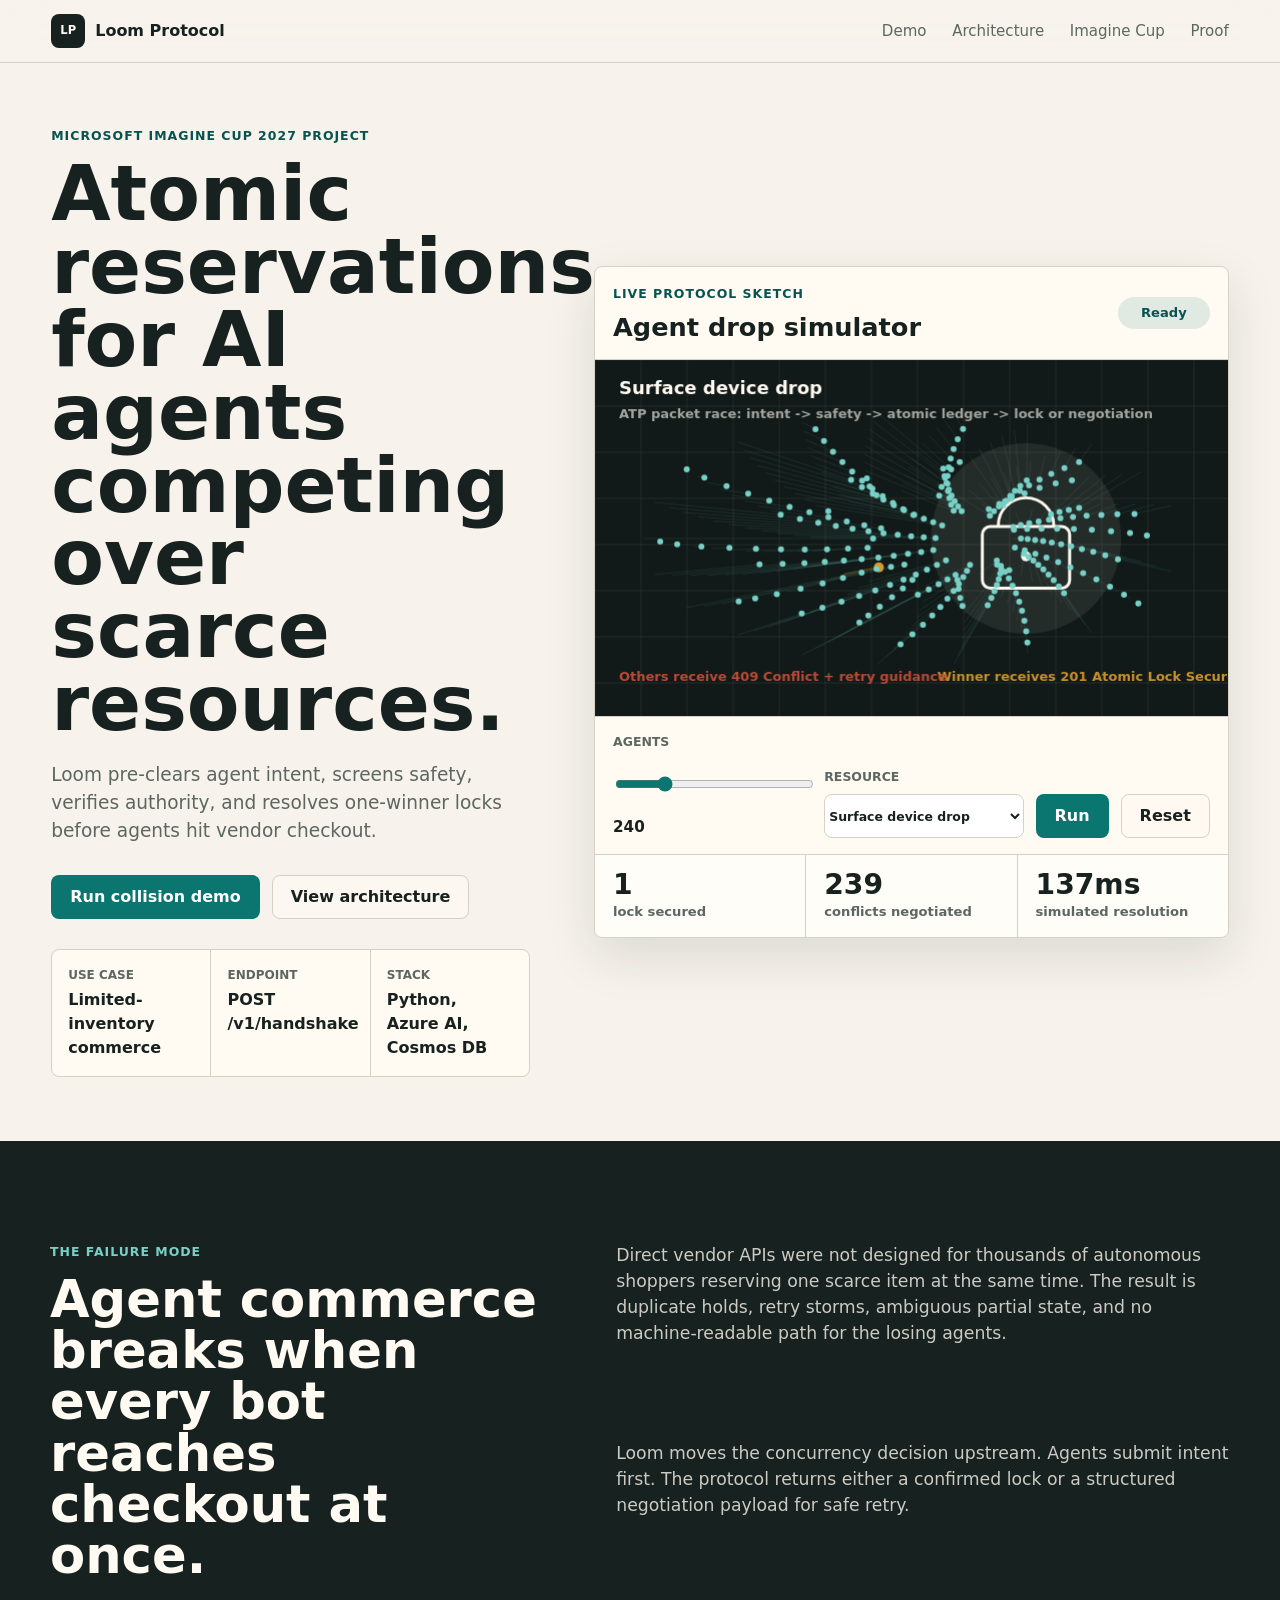
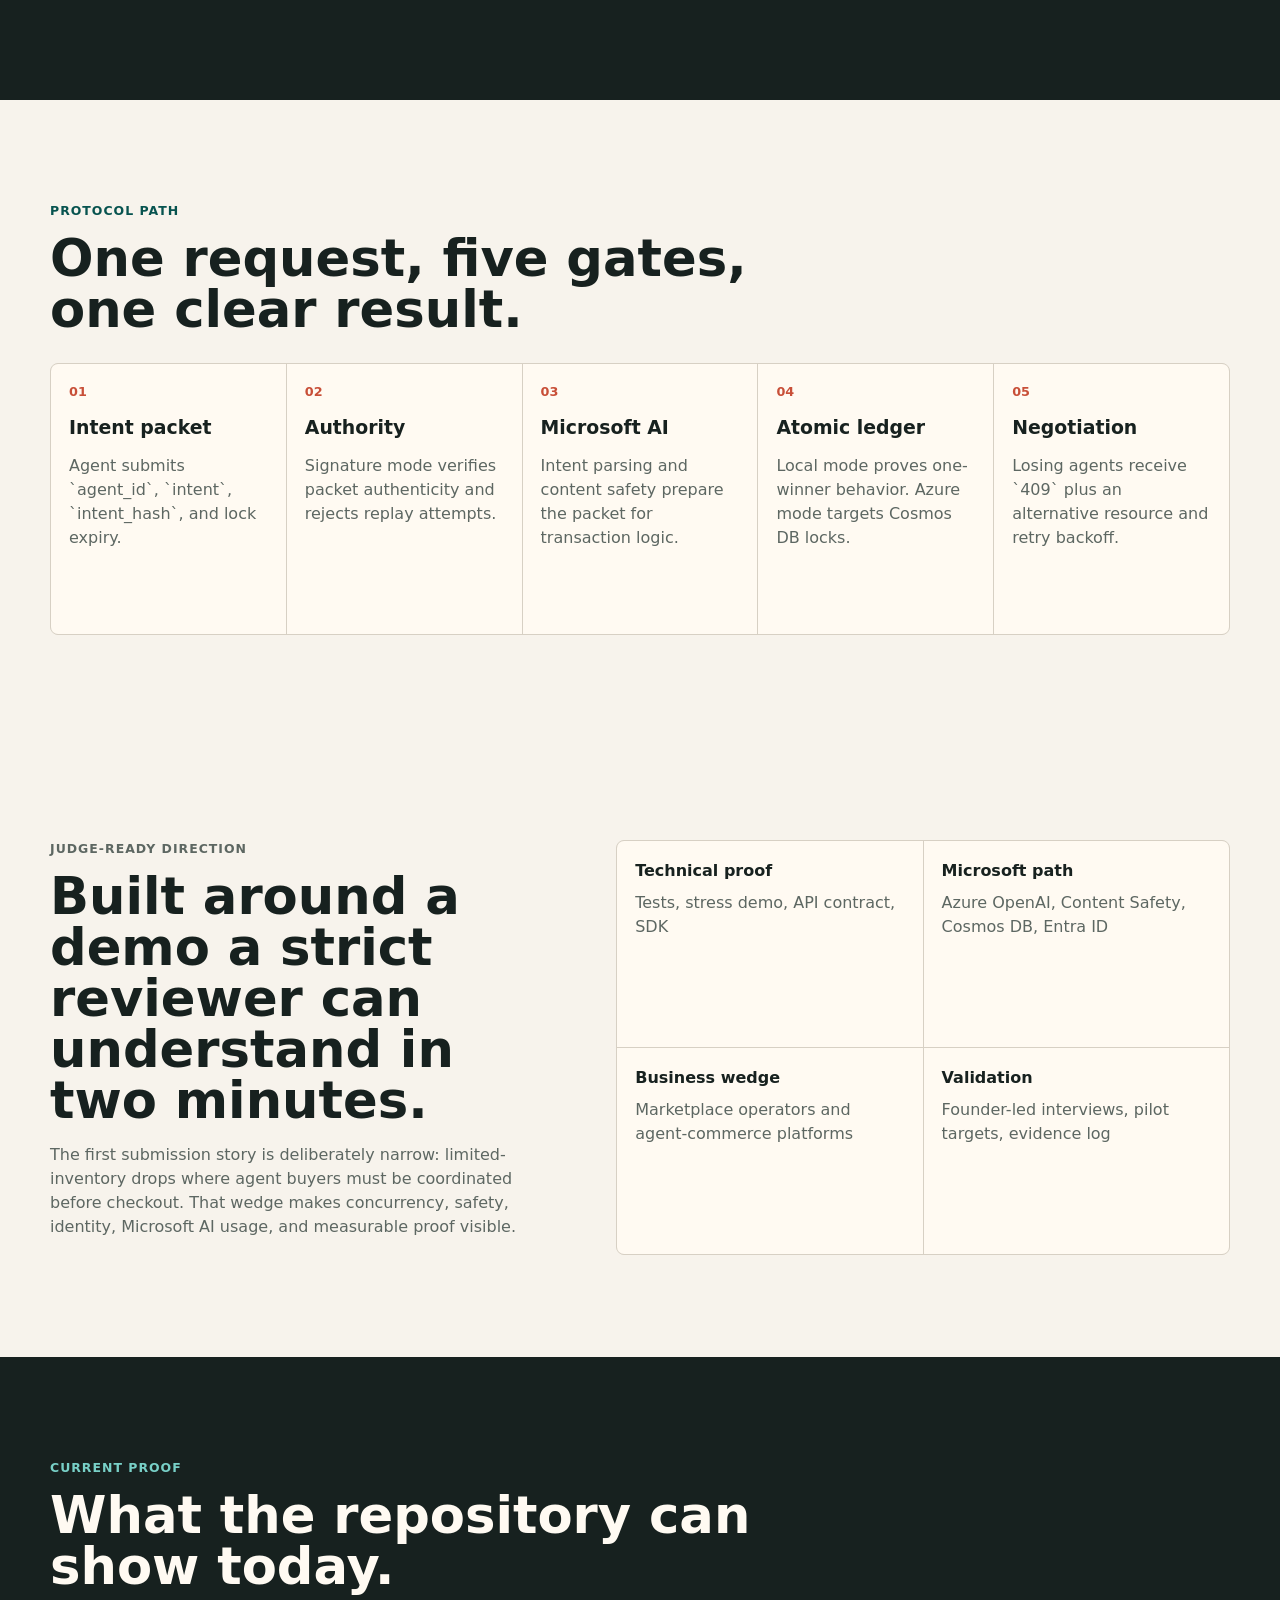
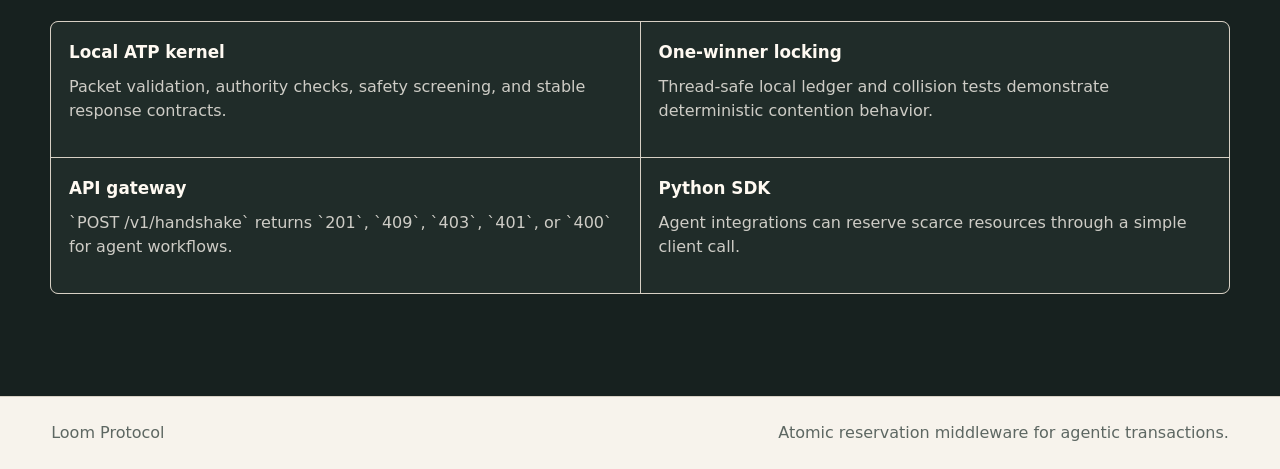
==== website/index.html @ 48043dac "Add-website-baseline" ====
<!doctype html>
<html lang="en">
  <head>
    <meta charset="utf-8">
    <meta name="viewport" content="width=device-width, initial-scale=1">
    <title>Loom Protocol | Atomic reservations for AI agents</title>
    <meta
      name="description"
      content="Loom Protocol is an atomic reservation layer for AI agents competing for scarce inventory, bookings, and transactional resources."
    >
    <link rel="stylesheet" href="styles.css">
  </head>
  <body>
    <header class="topbar">
      <a class="brand" href="#top" aria-label="Loom Protocol home">
        <span class="brand-mark" aria-hidden="true">LP</span>
        <span>Loom Protocol</span>
      </a>
      <nav aria-label="Main navigation">
        <a href="#demo">Demo</a>
        <a href="#architecture">Architecture</a>
        <a href="#competition">Imagine Cup</a>
        <a href="#proof">Proof</a>
      </nav>
    </header>

    <main id="top">
      <section class="hero" aria-labelledby="hero-title">
        <div class="hero-copy">
          <p class="eyebrow">Microsoft Imagine Cup 2027 project</p>
          <h1 id="hero-title">Atomic reservations for AI agents competing over scarce resources.</h1>
          <p class="lede">
            Loom pre-clears agent intent, screens safety, verifies authority, and resolves
            one-winner locks before agents hit vendor checkout.
          </p>
          <div class="hero-actions" aria-label="Primary actions">
            <a class="button primary" href="#demo">Run collision demo</a>
            <a class="button secondary" href="#architecture">View architecture</a>
          </div>
          <dl class="signal-strip" aria-label="Current product signals">
            <div>
              <dt>Use case</dt>
              <dd>Limited-inventory commerce</dd>
            </div>
            <div>
              <dt>Endpoint</dt>
              <dd>POST /v1/handshake</dd>
            </div>
            <div>
              <dt>Stack</dt>
              <dd>Python, Azure AI, Cosmos DB</dd>
            </div>
          </dl>
        </div>

        <section class="sim-panel" id="demo" aria-labelledby="demo-title">
          <div class="panel-head">
            <div>
              <p class="eyebrow">Live protocol sketch</p>
              <h2 id="demo-title">Agent drop simulator</h2>
            </div>
            <span class="status-pill" id="runStatus">Ready</span>
          </div>

          <canvas id="agentCanvas" width="920" height="520" aria-label="Animated view of agents racing for one locked resource"></canvas>

          <form class="controls" aria-label="Simulation controls">
            <label>
              Agents
              <input id="agentCount" type="range" min="20" max="1000" step="20" value="240">
              <output id="agentOutput" for="agentCount">240</output>
            </label>
            <label>
              Resource
              <select id="resourceId">
                <option value="DROP-SURFACE-001">Surface device drop</option>
                <option value="DROP-TICKET-042">Concert ticket block</option>
                <option value="DROP-GPU-009">GPU inventory release</option>
              </select>
            </label>
            <button class="button primary" id="runSimulation" type="button">Run</button>
            <button class="button secondary" id="resetSimulation" type="button">Reset</button>
          </form>

          <div class="metrics" aria-label="Simulation metrics">
            <div>
              <span class="metric-value" id="locksSecured">1</span>
              <span class="metric-label">lock secured</span>
            </div>
            <div>
              <span class="metric-value" id="conflicts">239</span>
              <span class="metric-label">conflicts negotiated</span>
            </div>
            <div>
              <span class="metric-value" id="latency">86ms</span>
              <span class="metric-label">simulated resolution</span>
            </div>
          </div>
        </section>
      </section>

      <section class="problem-band" aria-labelledby="problem-title">
        <div class="section-inner two-column">
          <div>
            <p class="eyebrow">The failure mode</p>
            <h2 id="problem-title">Agent commerce breaks when every bot reaches checkout at once.</h2>
          </div>
          <div class="copy-stack">
            <p>
              Direct vendor APIs were not designed for thousands of autonomous shoppers
              reserving one scarce item at the same time. The result is duplicate holds,
              retry storms, ambiguous partial state, and no machine-readable path for
              the losing agents.
            </p>
            <p>
              Loom moves the concurrency decision upstream. Agents submit intent first.
              The protocol returns either a confirmed lock or a structured negotiation
              payload for safe retry.
            </p>
          </div>
        </div>
      </section>

      <section class="section-inner" id="architecture" aria-labelledby="architecture-title">
        <div class="section-heading">
          <p class="eyebrow">Protocol path</p>
          <h2 id="architecture-title">One request, five gates, one clear result.</h2>
        </div>
        <ol class="flow-list">
          <li>
            <span>01</span>
            <strong>Intent packet</strong>
            <p>Agent submits `agent_id`, `intent`, `intent_hash`, and lock expiry.</p>
          </li>
          <li>
            <span>02</span>
            <strong>Authority</strong>
            <p>Signature mode verifies packet authenticity and rejects replay attempts.</p>
          </li>
          <li>
            <span>03</span>
            <strong>Microsoft AI</strong>
            <p>Intent parsing and content safety prepare the packet for transaction logic.</p>
          </li>
          <li>
            <span>04</span>
            <strong>Atomic ledger</strong>
            <p>Local mode proves one-winner behavior. Azure mode targets Cosmos DB locks.</p>
          </li>
          <li>
            <span>05</span>
            <strong>Negotiation</strong>
            <p>Losing agents receive `409` plus an alternative resource and retry backoff.</p>
          </li>
        </ol>
      </section>

      <section class="section-inner split-proof" id="competition" aria-labelledby="competition-title">
        <div>
          <p class="eyebrow">Judge-ready direction</p>
          <h2 id="competition-title">Built around a demo a strict reviewer can understand in two minutes.</h2>
          <p>
            The first submission story is deliberately narrow: limited-inventory drops
            where agent buyers must be coordinated before checkout. That wedge makes
            concurrency, safety, identity, Microsoft AI usage, and measurable proof visible.
          </p>
        </div>
        <div class="score-grid" aria-label="Competition focus areas">
          <div>
            <strong>Technical proof</strong>
            <span>Tests, stress demo, API contract, SDK</span>
          </div>
          <div>
            <strong>Microsoft path</strong>
            <span>Azure OpenAI, Content Safety, Cosmos DB, Entra ID</span>
          </div>
          <div>
            <strong>Business wedge</strong>
            <span>Marketplace operators and agent-commerce platforms</span>
          </div>
          <div>
            <strong>Validation</strong>
            <span>Founder-led interviews, pilot targets, evidence log</span>
          </div>
        </div>
      </section>

      <section class="proof-band" id="proof" aria-labelledby="proof-title">
        <div class="section-inner">
          <div class="section-heading">
            <p class="eyebrow">Current proof</p>
            <h2 id="proof-title">What the repository can show today.</h2>
          </div>
          <div class="proof-grid">
            <article>
              <h3>Local ATP kernel</h3>
              <p>Packet validation, authority checks, safety screening, and stable response contracts.</p>
            </article>
            <article>
              <h3>One-winner locking</h3>
              <p>Thread-safe local ledger and collision tests demonstrate deterministic contention behavior.</p>
            </article>
            <article>
              <h3>API gateway</h3>
              <p>`POST /v1/handshake` returns `201`, `409`, `403`, `401`, or `400` for agent workflows.</p>
            </article>
            <article>
              <h3>Python SDK</h3>
              <p>Agent integrations can reserve scarce resources through a simple client call.</p>
            </article>
          </div>
        </div>
      </section>
    </main>

    <footer class="footer">
      <span>Loom Protocol</span>
      <span>Atomic reservation middleware for agentic transactions.</span>
    </footer>

    <script src="app.js"></script>
  </body>
</html>
---- website/styles.css ----
:root {
  --paper: #f7f3ec;
  --ink: #17211f;
  --muted: #5d6762;
  --line: #d7d0c4;
  --surface: #fffaf2;
  --teal: #0b766f;
  --teal-dark: #07534f;
  --amber: #d89a2b;
  --coral: #c84f38;
  --plum: #51466f;
  --shadow: 0 18px 50px rgba(23, 33, 31, 0.12);
}

* {
  box-sizing: border-box;
}

html {
  scroll-behavior: smooth;
}

body {
  margin: 0;
  background: var(--paper);
  color: var(--ink);
  font-family: Inter, ui-sans-serif, system-ui, -apple-system, BlinkMacSystemFont, "Segoe UI", sans-serif;
  line-height: 1.5;
}

a {
  color: inherit;
  text-decoration: none;
}

.topbar {
  position: sticky;
  top: 0;
  z-index: 20;
  display: flex;
  align-items: center;
  justify-content: space-between;
  gap: 24px;
  padding: 14px clamp(18px, 4vw, 56px);
  background: rgba(247, 243, 236, 0.92);
  border-bottom: 1px solid var(--line);
  backdrop-filter: blur(18px);
}

.brand {
  display: inline-flex;
  align-items: center;
  gap: 10px;
  font-weight: 800;
}

.brand-mark {
  display: grid;
  width: 34px;
  height: 34px;
  place-items: center;
  border-radius: 8px;
  background: var(--ink);
  color: var(--surface);
  font-size: 0.72rem;
  letter-spacing: 0;
}

nav {
  display: flex;
  gap: clamp(12px, 2vw, 28px);
  color: var(--muted);
  font-size: 0.94rem;
}

nav a:hover,
nav a:focus-visible {
  color: var(--ink);
}

.hero {
  display: grid;
  min-height: calc(100vh - 64px);
  grid-template-columns: minmax(0, 0.86fr) minmax(360px, 1.14fr);
  gap: clamp(28px, 5vw, 70px);
  align-items: center;
  padding: clamp(28px, 5vw, 70px) clamp(18px, 4vw, 56px);
}

.hero-copy {
  max-width: 680px;
}

.eyebrow {
  margin: 0 0 12px;
  color: var(--teal-dark);
  font-size: 0.78rem;
  font-weight: 800;
  letter-spacing: 0.08em;
  text-transform: uppercase;
}

h1,
h2,
h3,
p {
  margin-top: 0;
}

h1 {
  margin-bottom: 20px;
  font-size: clamp(2.6rem, 6vw, 6.4rem);
  line-height: 0.95;
  letter-spacing: 0;
}

h2 {
  margin-bottom: 16px;
  font-size: clamp(2rem, 4vw, 4.2rem);
  line-height: 1;
  letter-spacing: 0;
}

h3 {
  margin-bottom: 10px;
  font-size: 1.05rem;
}

.lede {
  max-width: 58ch;
  color: var(--muted);
  font-size: clamp(1.05rem, 1.45vw, 1.24rem);
}

.hero-actions {
  display: flex;
  flex-wrap: wrap;
  gap: 12px;
  margin: 30px 0;
}

.button {
  display: inline-flex;
  min-height: 44px;
  align-items: center;
  justify-content: center;
  border: 1px solid transparent;
  border-radius: 8px;
  font: inherit;
  font-weight: 800;
  cursor: pointer;
}

.button {
  padding: 0 18px;
}

.button.primary {
  background: var(--teal);
  color: #ffffff;
}

.button.primary:hover,
.button.primary:focus-visible {
  background: var(--teal-dark);
}

.button.secondary {
  border-color: var(--line);
  background: rgba(255, 250, 242, 0.7);
  color: var(--ink);
}

.signal-strip {
  display: grid;
  grid-template-columns: repeat(3, minmax(0, 1fr));
  gap: 1px;
  max-width: 680px;
  margin: 0;
  overflow: hidden;
  border: 1px solid var(--line);
  border-radius: 8px;
  background: var(--line);
}

.signal-strip div {
  padding: 16px;
  background: var(--surface);
}

dt {
  color: var(--muted);
  font-size: 0.75rem;
  font-weight: 800;
  text-transform: uppercase;
}

dd {
  margin: 4px 0 0;
  font-weight: 800;
}

.sim-panel {
  overflow: hidden;
  border: 1px solid var(--line);
  border-radius: 8px;
  background: var(--surface);
  box-shadow: var(--shadow);
}

.panel-head {
  display: flex;
  align-items: center;
  justify-content: space-between;
  gap: 18px;
  padding: 18px;
  border-bottom: 1px solid var(--line);
}

.panel-head h2 {
  margin: 0;
  font-size: clamp(1.35rem, 2vw, 2rem);
}

.status-pill {
  min-width: 92px;
  border-radius: 999px;
  background: rgba(11, 118, 111, 0.12);
  color: var(--teal-dark);
  padding: 6px 12px;
  text-align: center;
  font-size: 0.82rem;
  font-weight: 800;
}

canvas {
  display: block;
  width: 100%;
  aspect-ratio: 16 / 9;
  background: #111a18;
}

.controls {
  display: grid;
  grid-template-columns: minmax(180px, 1fr) minmax(190px, 1fr) auto auto;
  gap: 12px;
  align-items: end;
  padding: 16px 18px;
  border-top: 1px solid var(--line);
}

label {
  display: grid;
  gap: 8px;
  color: var(--muted);
  font-size: 0.78rem;
  font-weight: 800;
  text-transform: uppercase;
}

input,
select {
  width: 100%;
  min-height: 44px;
  border: 1px solid var(--line);
  border-radius: 8px;
  background: #ffffff;
  color: var(--ink);
  font: inherit;
}

input[type="range"] {
  accent-color: var(--teal);
}

output {
  color: var(--ink);
  font-size: 0.95rem;
}

.metrics {
  display: grid;
  grid-template-columns: repeat(3, minmax(0, 1fr));
  gap: 1px;
  background: var(--line);
  border-top: 1px solid var(--line);
}

.metrics div {
  display: grid;
  gap: 2px;
  padding: 16px 18px;
  background: #fffdf8;
}

.metric-value {
  font-size: clamp(1.5rem, 2.2vw, 2.2rem);
  font-weight: 900;
  line-height: 1;
}

.metric-label {
  color: var(--muted);
  font-size: 0.82rem;
  font-weight: 700;
}

.section-inner {
  width: min(1180px, calc(100% - 36px));
  margin: 0 auto;
  padding: clamp(58px, 8vw, 110px) 0;
}

.problem-band,
.proof-band {
  background: var(--ink);
  color: var(--surface);
}

.problem-band .eyebrow,
.proof-band .eyebrow {
  color: #78d0c7;
}

.problem-band p,
.proof-band p {
  color: rgba(255, 250, 242, 0.78);
}

.two-column,
.split-proof {
  display: grid;
  grid-template-columns: minmax(0, 0.9fr) minmax(320px, 1.1fr);
  gap: clamp(28px, 5vw, 70px);
}

.copy-stack {
  display: grid;
  gap: 16px;
  font-size: 1.08rem;
}

.section-heading {
  max-width: 760px;
  margin-bottom: 28px;
}

.flow-list {
  display: grid;
  grid-template-columns: repeat(5, minmax(160px, 1fr));
  gap: 1px;
  margin: 0;
  padding: 0;
  overflow: hidden;
  border: 1px solid var(--line);
  border-radius: 8px;
  background: var(--line);
  list-style: none;
}

.flow-list li {
  display: grid;
  align-content: start;
  min-height: 270px;
  gap: 12px;
  padding: 18px;
  background: var(--surface);
}

.flow-list span {
  color: var(--coral);
  font-size: 0.8rem;
  font-weight: 900;
}

.flow-list strong {
  font-size: 1.18rem;
}

.flow-list p,
.split-proof p {
  color: var(--muted);
}

.score-grid,
.proof-grid {
  display: grid;
  grid-template-columns: repeat(2, minmax(0, 1fr));
  gap: 1px;
  overflow: hidden;
  border: 1px solid var(--line);
  border-radius: 8px;
  background: var(--line);
}

.score-grid div,
.proof-grid article {
  min-height: 132px;
  padding: 18px;
  background: var(--surface);
}

.score-grid strong,
.score-grid span {
  display: block;
}

.score-grid span {
  margin-top: 8px;
  color: var(--muted);
}

.proof-grid article {
  background: #202c29;
}

.proof-grid h3 {
  color: var(--surface);
}

.footer {
  display: flex;
  justify-content: space-between;
  gap: 18px;
  padding: 24px clamp(18px, 4vw, 56px);
  border-top: 1px solid var(--line);
  color: var(--muted);
}

@media (max-width: 980px) {
  .hero,
  .two-column,
  .split-proof {
    grid-template-columns: 1fr;
  }

  .hero {
    min-height: auto;
  }

  .flow-list {
    grid-template-columns: repeat(2, minmax(0, 1fr));
  }

  .controls {
    grid-template-columns: 1fr 1fr;
  }
}

@media (max-width: 680px) {
  .topbar {
    position: static;
    align-items: flex-start;
    flex-direction: column;
  }

  nav {
    width: 100%;
    overflow-x: auto;
    padding-bottom: 4px;
  }

  h1 {
    font-size: 3rem;
  }

  .signal-strip,
  .metrics,
  .flow-list,
  .score-grid,
  .proof-grid {
    grid-template-columns: 1fr;
  }

  .controls {
    grid-template-columns: 1fr;
  }

  .footer {
    flex-direction: column;
  }
}
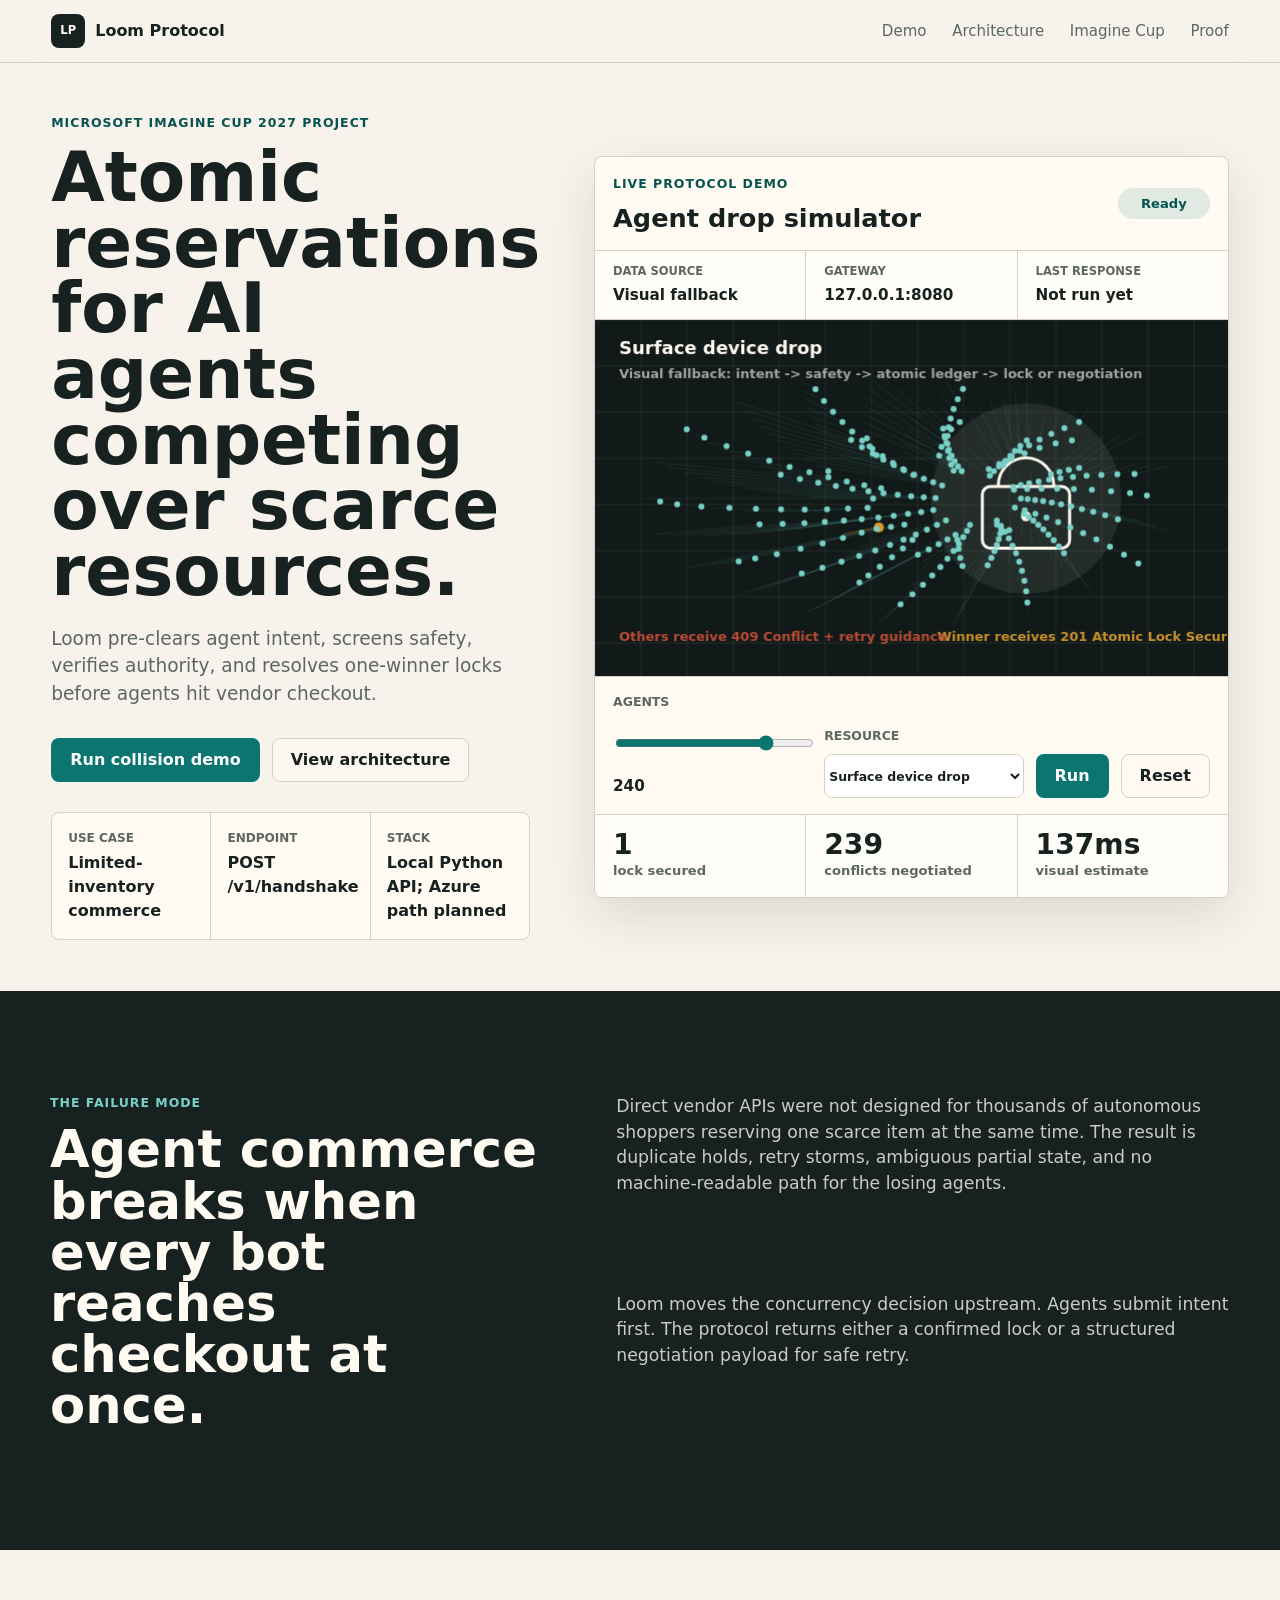
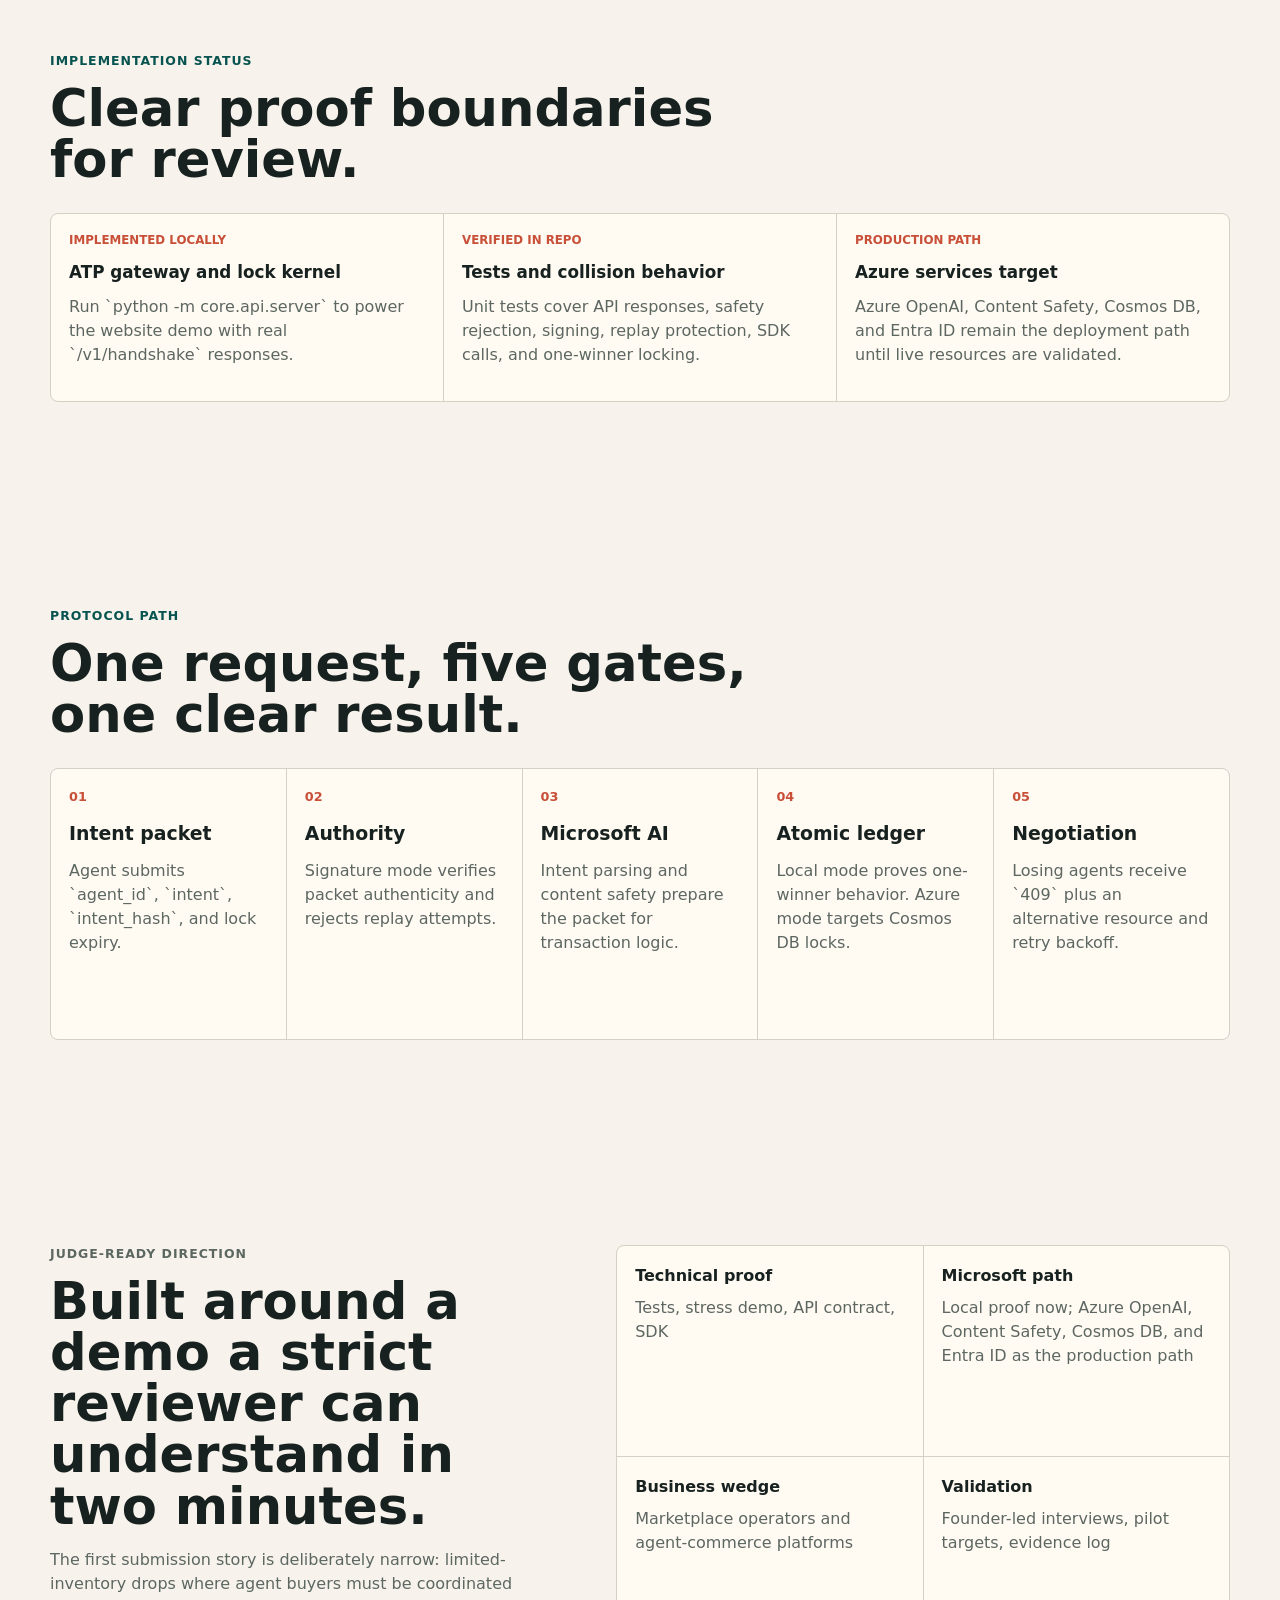
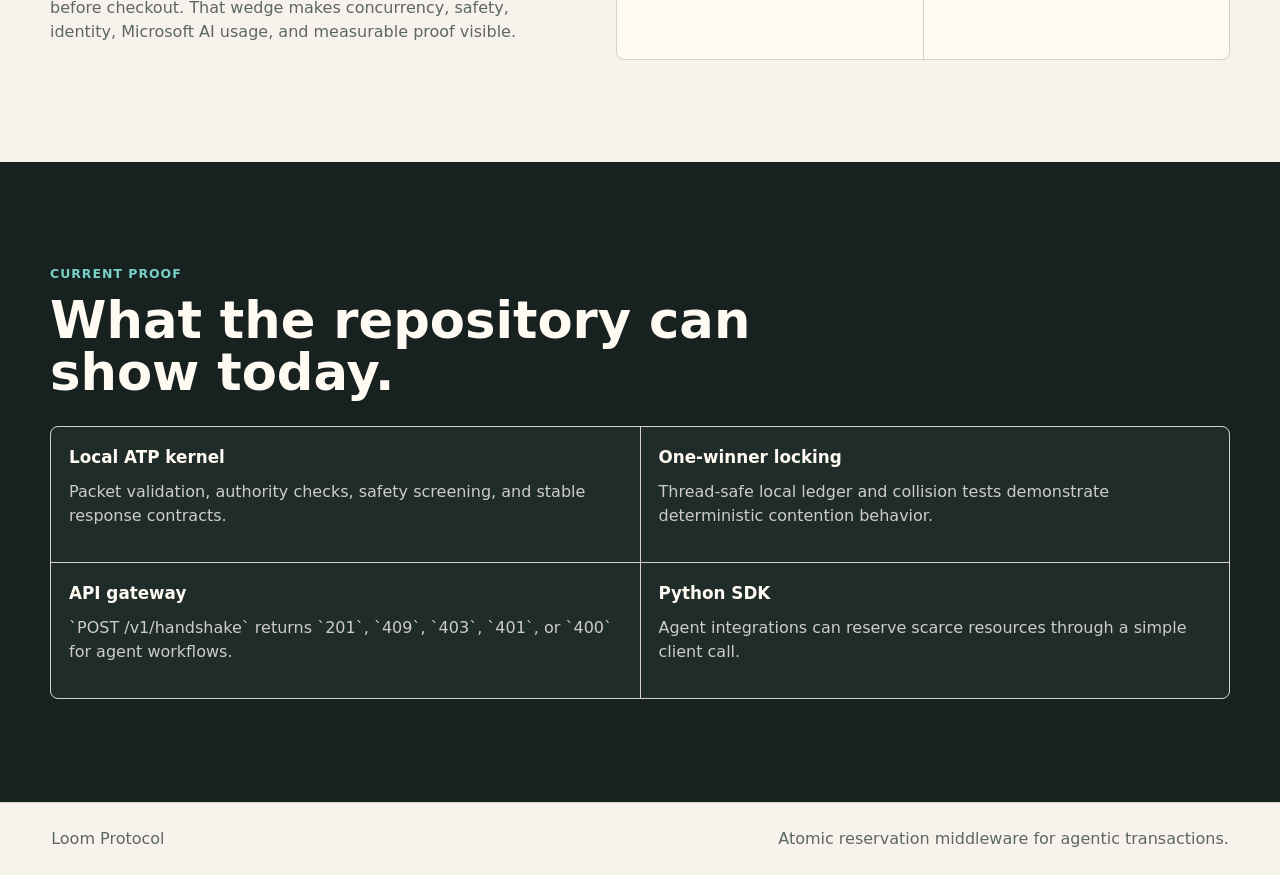
==== commit e9ef77d8: "Add-live-website-demo" ====
--- a/website/index.html
+++ b/website/index.html
@@ -48,7 +48,7 @@
             </div>
             <div>
               <dt>Stack</dt>
-              <dd>Python, Azure AI, Cosmos DB</dd>
+              <dd>Local Python API; Azure path planned</dd>
             </div>
           </dl>
         </div>
@@ -56,10 +56,25 @@
         <section class="sim-panel" id="demo" aria-labelledby="demo-title">
           <div class="panel-head">
             <div>
-              <p class="eyebrow">Live protocol sketch</p>
+              <p class="eyebrow">Live protocol demo</p>
               <h2 id="demo-title">Agent drop simulator</h2>
             </div>
             <span class="status-pill" id="runStatus">Ready</span>
+          </div>
+
+          <div class="api-proof" aria-label="Backend connection status">
+            <div>
+              <span class="proof-label">Data source</span>
+              <strong id="apiMode">Checking API</strong>
+            </div>
+            <div>
+              <span class="proof-label">Gateway</span>
+              <strong id="apiEndpoint">127.0.0.1:8080</strong>
+            </div>
+            <div>
+              <span class="proof-label">Last response</span>
+              <strong id="lastResponse">Not run yet</strong>
+            </div>
           </div>
 
           <canvas id="agentCanvas" width="920" height="520" aria-label="Animated view of agents racing for one locked resource"></canvas>
@@ -67,7 +82,7 @@
           <form class="controls" aria-label="Simulation controls">
             <label>
               Agents
-              <input id="agentCount" type="range" min="20" max="1000" step="20" value="240">
+              <input id="agentCount" type="range" min="20" max="300" step="20" value="240">
               <output id="agentOutput" for="agentCount">240</output>
             </label>
             <label>
@@ -93,7 +108,7 @@
             </div>
             <div>
               <span class="metric-value" id="latency">86ms</span>
-              <span class="metric-label">simulated resolution</span>
+              <span class="metric-label" id="latencyLabel">resolution</span>
             </div>
           </div>
         </section>
@@ -121,6 +136,30 @@
         </div>
       </section>
 
+      <section class="section-inner" aria-labelledby="status-title">
+        <div class="section-heading">
+          <p class="eyebrow">Implementation status</p>
+          <h2 id="status-title">Clear proof boundaries for review.</h2>
+        </div>
+        <div class="status-grid">
+          <article>
+            <span>Implemented locally</span>
+            <h3>ATP gateway and lock kernel</h3>
+            <p>Run `python -m core.api.server` to power the website demo with real `/v1/handshake` responses.</p>
+          </article>
+          <article>
+            <span>Verified in repo</span>
+            <h3>Tests and collision behavior</h3>
+            <p>Unit tests cover API responses, safety rejection, signing, replay protection, SDK calls, and one-winner locking.</p>
+          </article>
+          <article>
+            <span>Production path</span>
+            <h3>Azure services target</h3>
+            <p>Azure OpenAI, Content Safety, Cosmos DB, and Entra ID remain the deployment path until live resources are validated.</p>
+          </article>
+        </div>
+      </section>
+
       <section class="section-inner" id="architecture" aria-labelledby="architecture-title">
         <div class="section-heading">
           <p class="eyebrow">Protocol path</p>
@@ -172,7 +211,7 @@
           </div>
           <div>
             <strong>Microsoft path</strong>
-            <span>Azure OpenAI, Content Safety, Cosmos DB, Entra ID</span>
+            <span>Local proof now; Azure OpenAI, Content Safety, Cosmos DB, and Entra ID as the production path</span>
           </div>
           <div>
             <strong>Business wedge</strong>
--- a/website/styles.css
+++ b/website/styles.css
@@ -80,11 +80,11 @@
 
 .hero {
   display: grid;
-  min-height: calc(100vh - 64px);
+  min-height: calc(92vh - 64px);
   grid-template-columns: minmax(0, 0.86fr) minmax(360px, 1.14fr);
   gap: clamp(28px, 5vw, 70px);
   align-items: center;
-  padding: clamp(28px, 5vw, 70px) clamp(18px, 4vw, 56px);
+  padding: clamp(24px, 4vw, 52px) clamp(18px, 4vw, 56px);
 }
 
 .hero-copy {
@@ -109,7 +109,7 @@
 
 h1 {
   margin-bottom: 20px;
-  font-size: clamp(2.6rem, 6vw, 6.4rem);
+  font-size: clamp(2.6rem, 5.4vw, 5.8rem);
   line-height: 0.95;
   letter-spacing: 0;
 }
@@ -220,6 +220,32 @@
 .panel-head h2 {
   margin: 0;
   font-size: clamp(1.35rem, 2vw, 2rem);
+}
+
+.api-proof {
+  display: grid;
+  grid-template-columns: repeat(3, minmax(0, 1fr));
+  gap: 1px;
+  background: var(--line);
+  border-bottom: 1px solid var(--line);
+}
+
+.api-proof div {
+  display: grid;
+  gap: 4px;
+  padding: 12px 18px;
+  background: #fffdf8;
+}
+
+.proof-label {
+  color: var(--muted);
+  font-size: 0.72rem;
+  font-weight: 800;
+  text-transform: uppercase;
+}
+
+.api-proof strong {
+  font-size: 0.95rem;
 }
 
 .status-pill {
@@ -383,7 +409,8 @@
 }
 
 .score-grid,
-.proof-grid {
+.proof-grid,
+.status-grid {
   display: grid;
   grid-template-columns: repeat(2, minmax(0, 1fr));
   gap: 1px;
@@ -394,10 +421,28 @@
 }
 
 .score-grid div,
+.status-grid article,
 .proof-grid article {
   min-height: 132px;
   padding: 18px;
   background: var(--surface);
+}
+
+.status-grid {
+  grid-template-columns: repeat(3, minmax(0, 1fr));
+}
+
+.status-grid span {
+  display: block;
+  margin-bottom: 10px;
+  color: var(--coral);
+  font-size: 0.74rem;
+  font-weight: 900;
+  text-transform: uppercase;
+}
+
+.status-grid p {
+  color: var(--muted);
 }
 
 .score-grid strong,
@@ -465,9 +510,11 @@
   }
 
   .signal-strip,
+  .api-proof,
   .metrics,
   .flow-list,
   .score-grid,
+  .status-grid,
   .proof-grid {
     grid-template-columns: 1fr;
   }
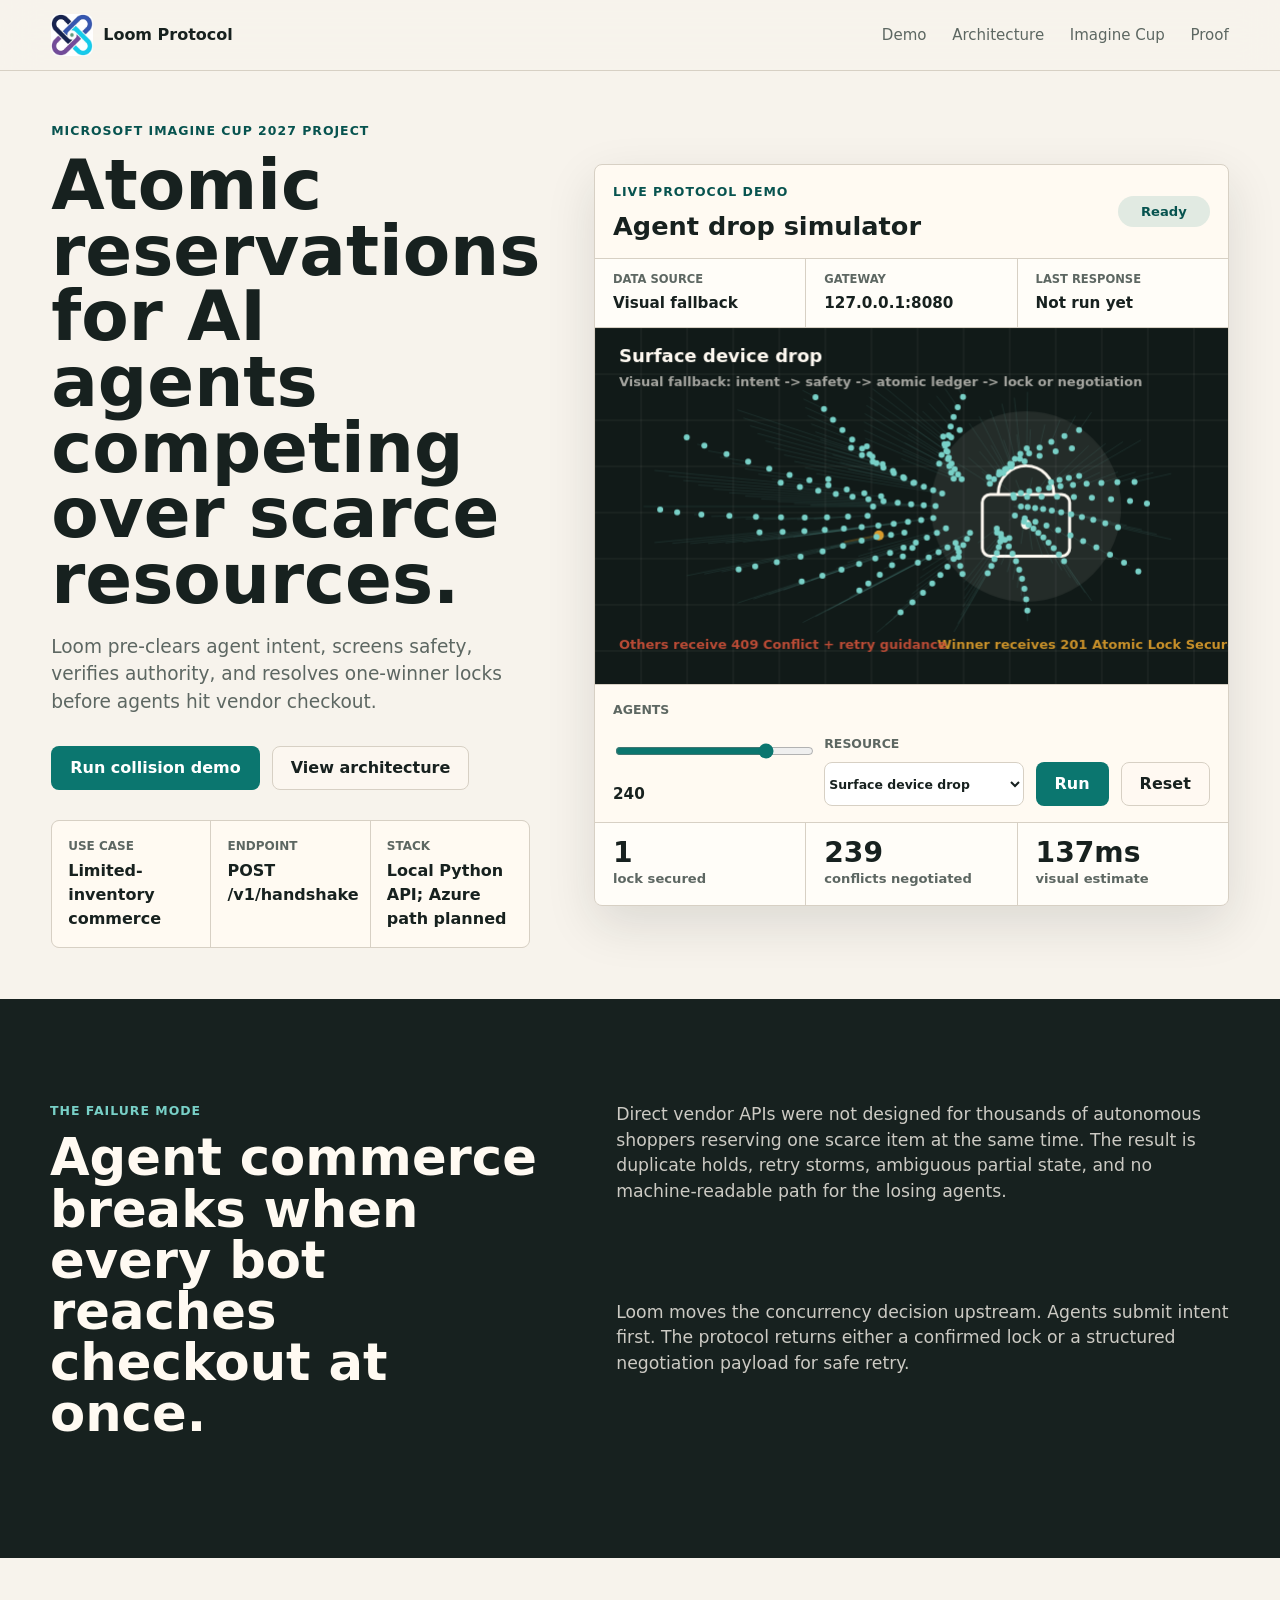
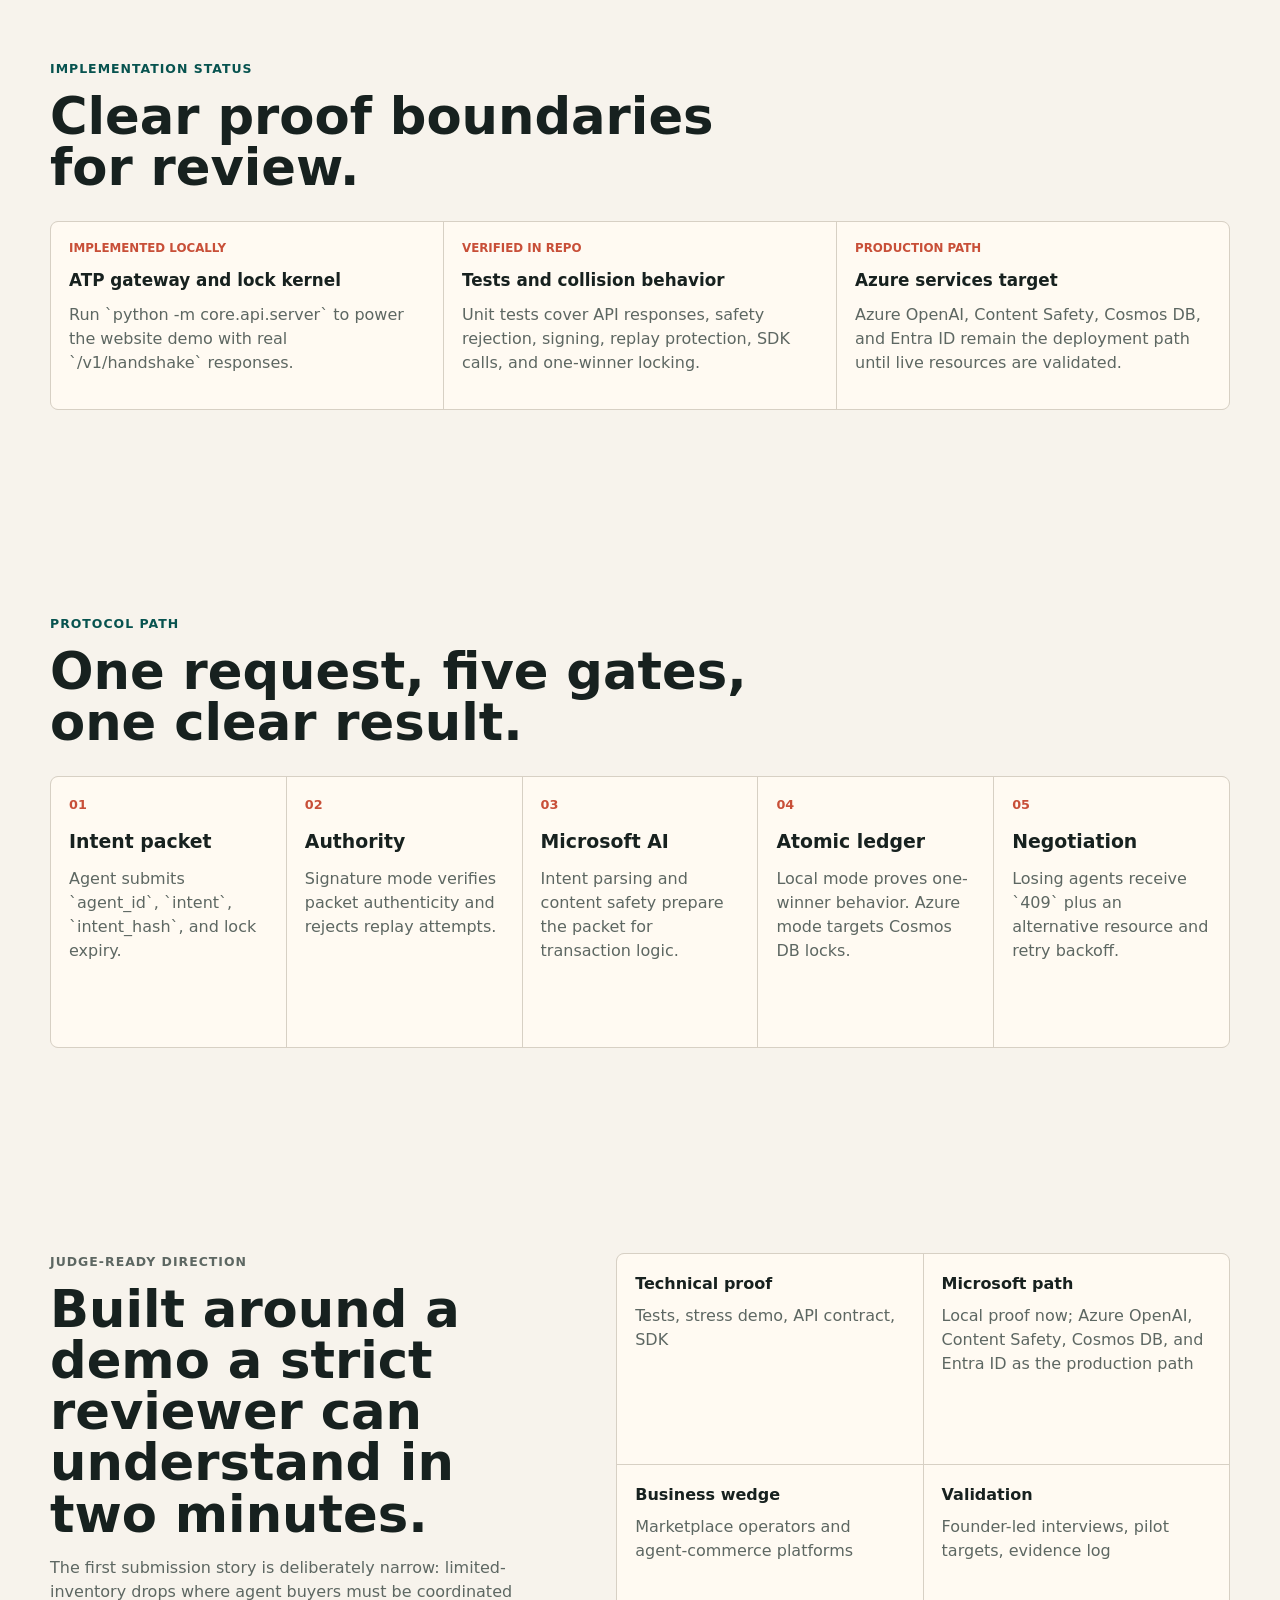
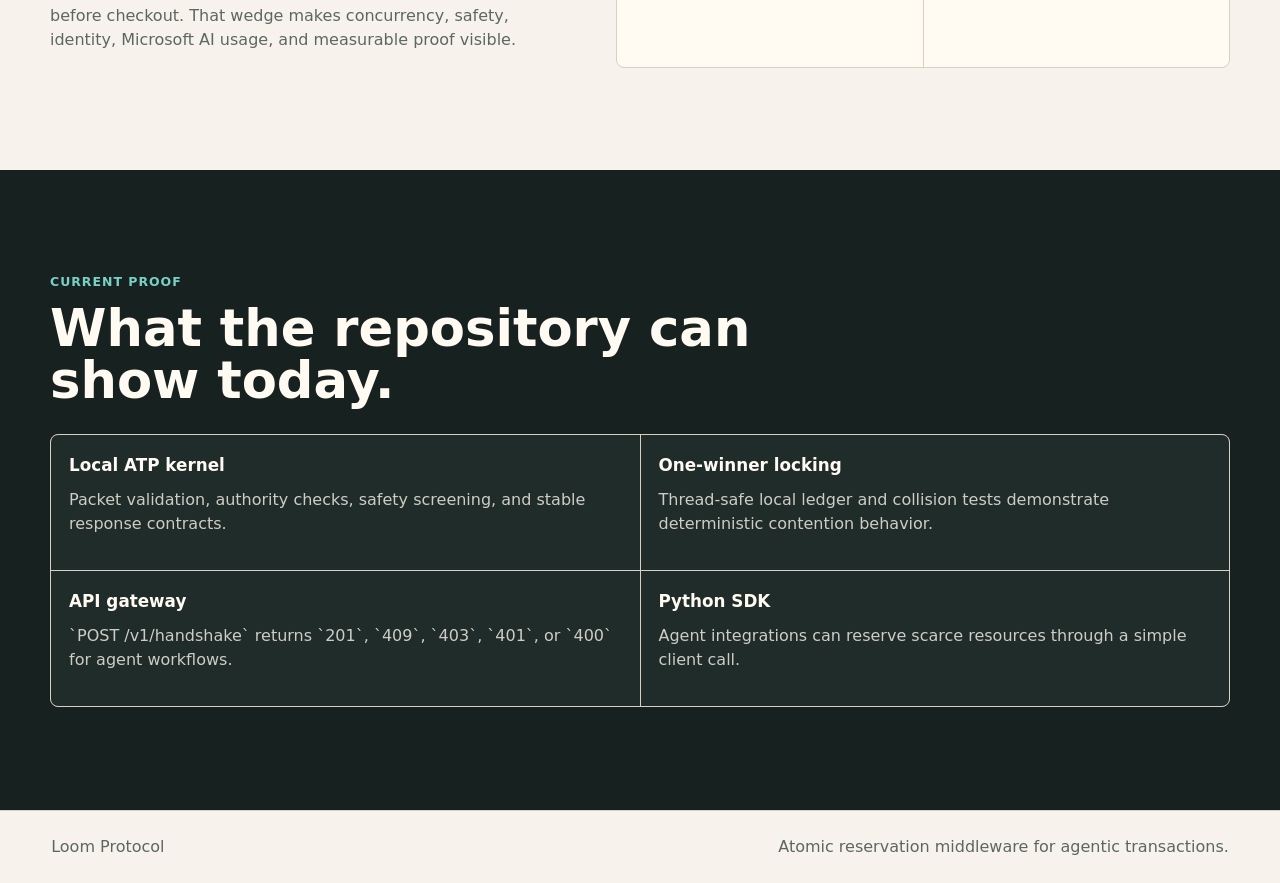
==== commit 50f4d258: "website: add Loom logo asset" ====
--- a/website/index.html
+++ b/website/index.html
@@ -8,12 +8,15 @@
       name="description"
       content="Loom Protocol is an atomic reservation layer for AI agents competing for scarce inventory, bookings, and transactional resources."
     >
+    <link rel="icon" type="image/png" href="assets/loom-logo.png">
     <link rel="stylesheet" href="styles.css">
   </head>
   <body>
     <header class="topbar">
       <a class="brand" href="#top" aria-label="Loom Protocol home">
-        <span class="brand-mark" aria-hidden="true">LP</span>
+        <span class="brand-mark" aria-hidden="true">
+          <img src="assets/loom-logo.png" alt="">
+        </span>
         <span>Loom Protocol</span>
       </a>
       <nav aria-label="Main navigation">
--- a/website/styles.css
+++ b/website/styles.css
@@ -55,15 +55,21 @@
 }
 
 .brand-mark {
-  display: grid;
-  width: 34px;
-  height: 34px;
-  place-items: center;
-  border-radius: 8px;
-  background: var(--ink);
-  color: var(--surface);
-  font-size: 0.72rem;
-  letter-spacing: 0;
+  display: block;
+  width: 42px;
+  height: 42px;
+  overflow: hidden;
+  border-radius: 8px;
+  background: #ffffff;
+  box-shadow: inset 0 0 0 1px rgba(23, 33, 31, 0.08);
+}
+
+.brand-mark img {
+  display: block;
+  width: 100%;
+  height: 100%;
+  object-fit: cover;
+  transform: scale(1.35);
 }
 
 nav {
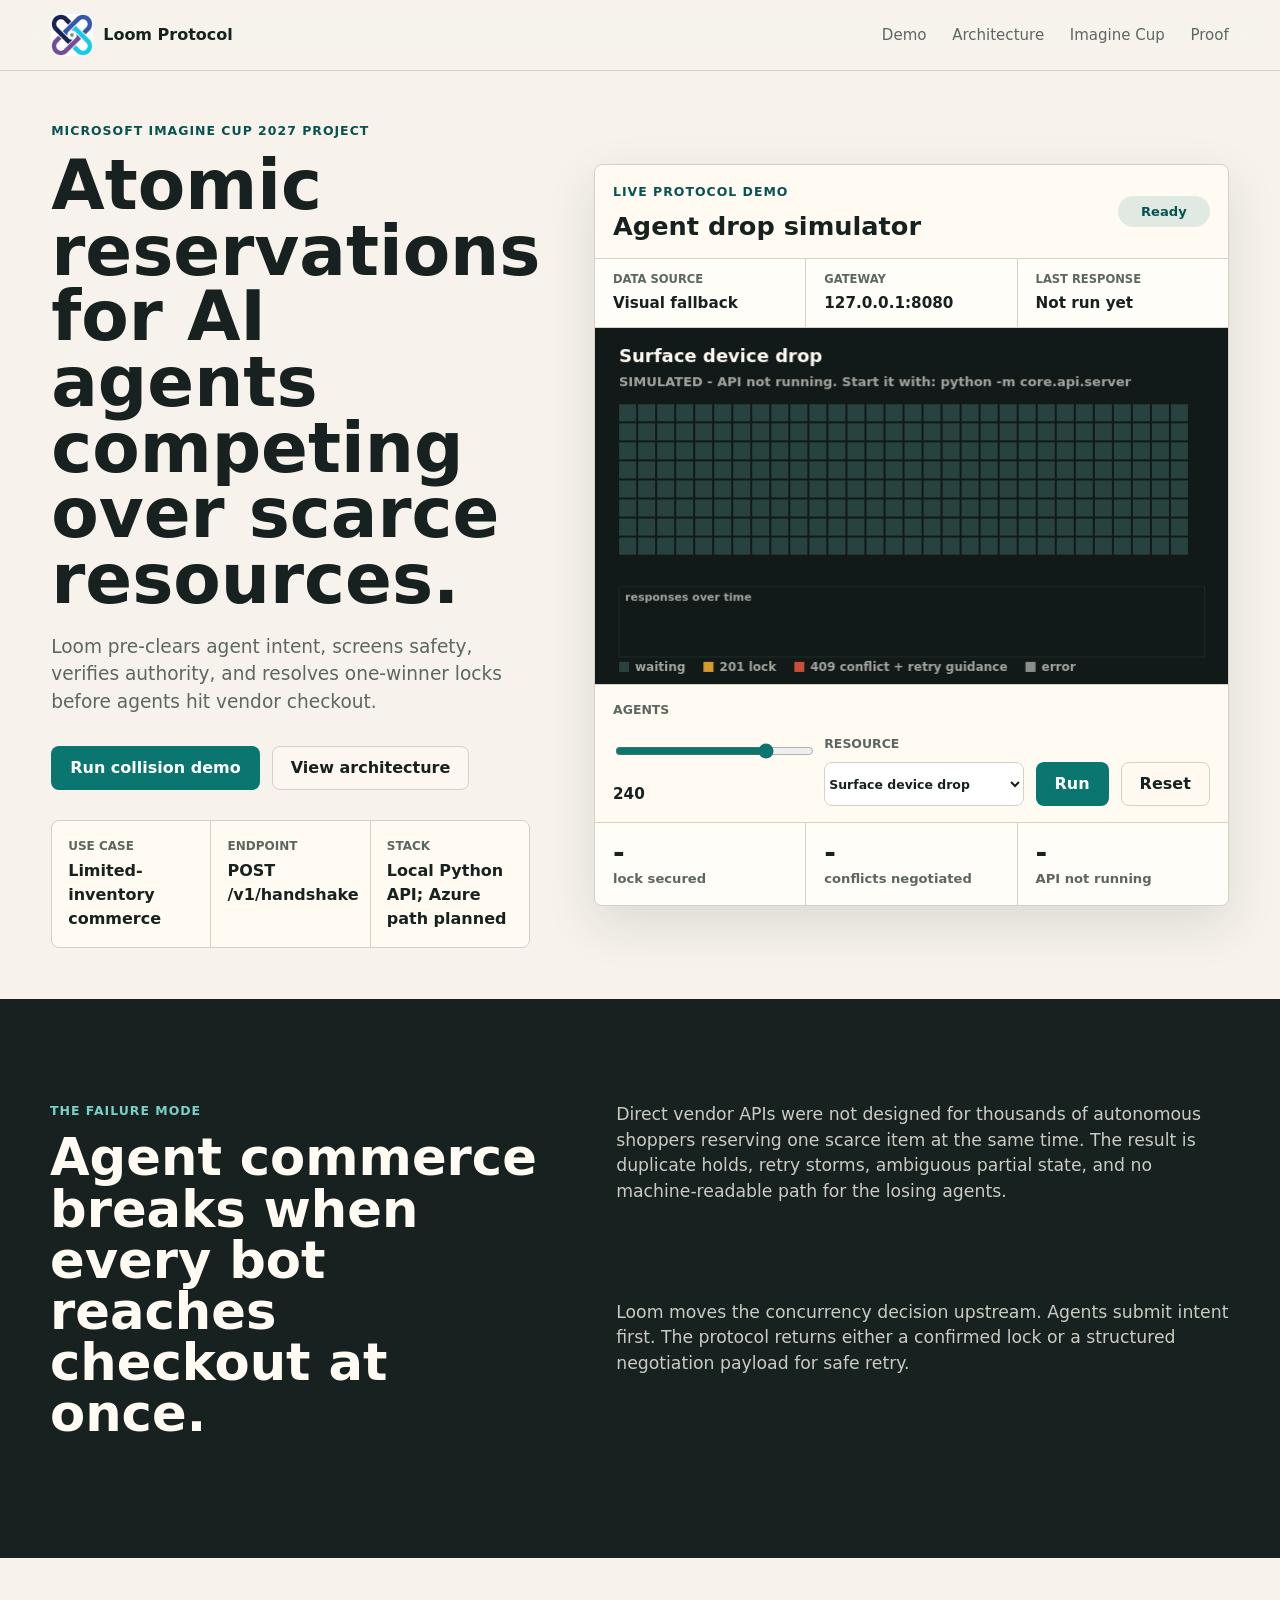
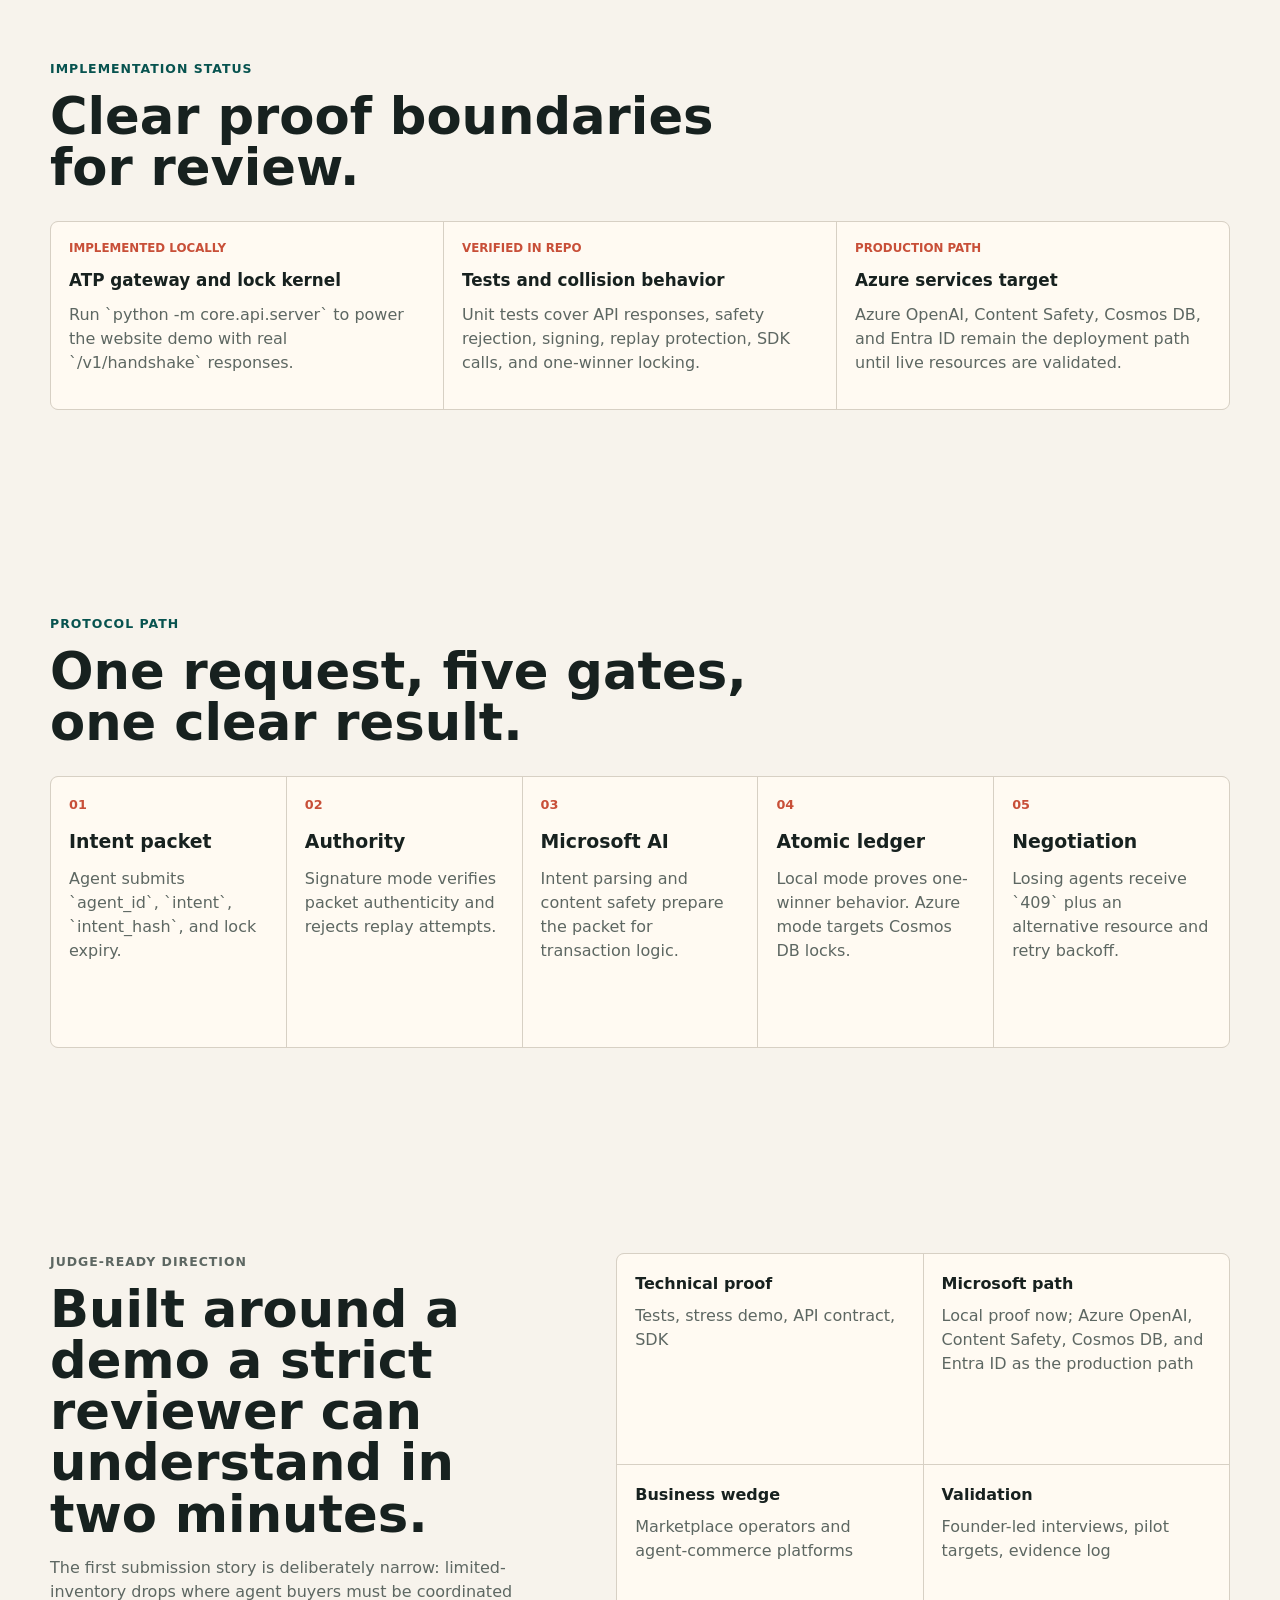
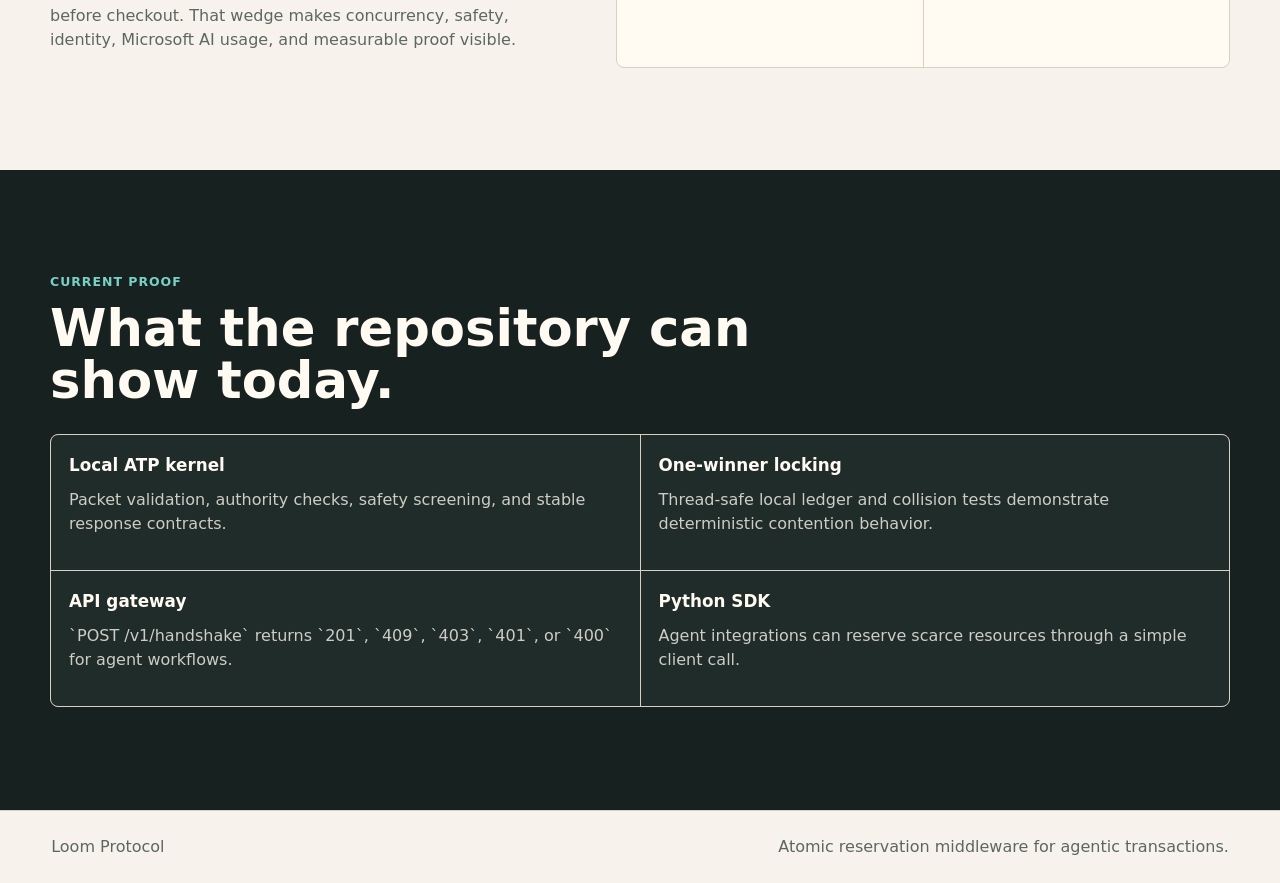
==== commit 70712382: "website: show live per-agent responses instead of scripted animation Replace the canvas animation wi" ====
--- a/website/index.html
+++ b/website/index.html
@@ -80,7 +80,7 @@
             </div>
           </div>
 
-          <canvas id="agentCanvas" width="920" height="520" aria-label="Animated view of agents racing for one locked resource"></canvas>
+          <canvas id="agentCanvas" width="920" height="520" aria-label="Live grid of agent requests resolving against one locked resource, one cell per agent"></canvas>
 
           <form class="controls" aria-label="Simulation controls">
             <label>
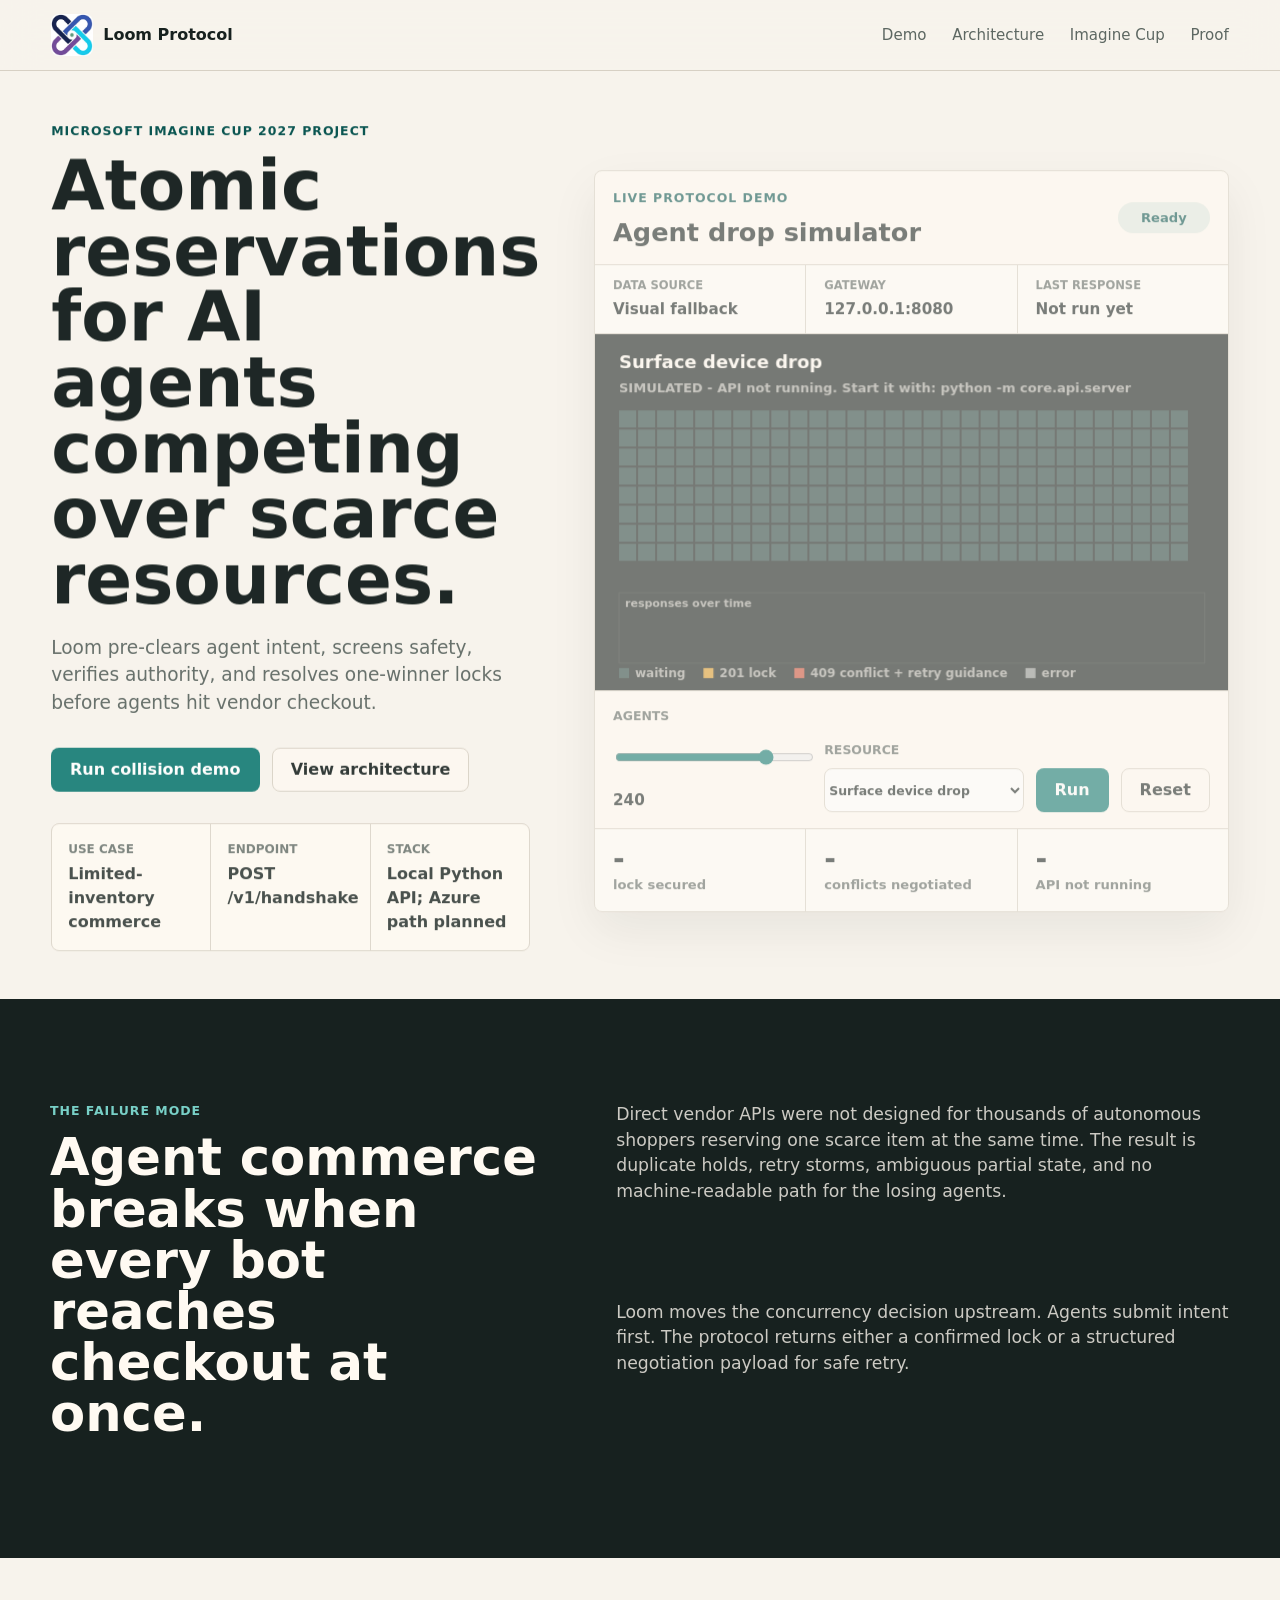
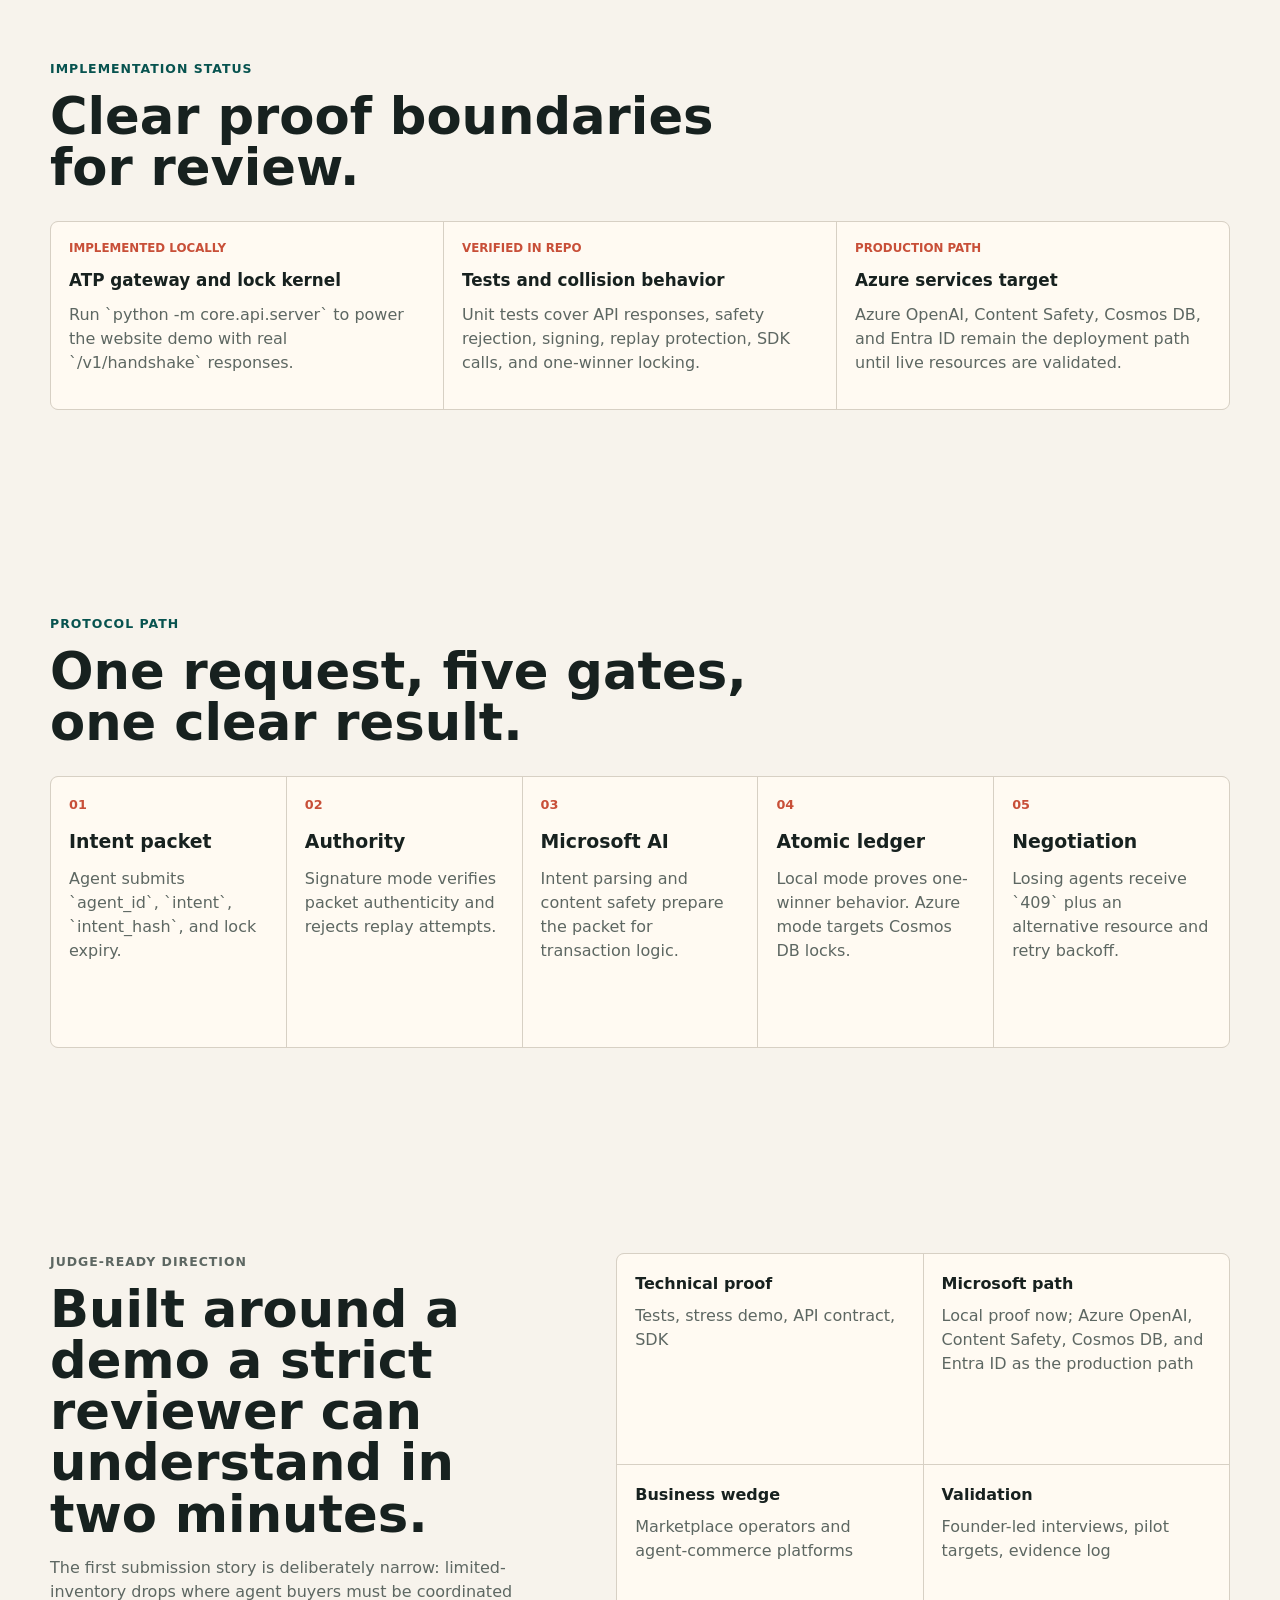
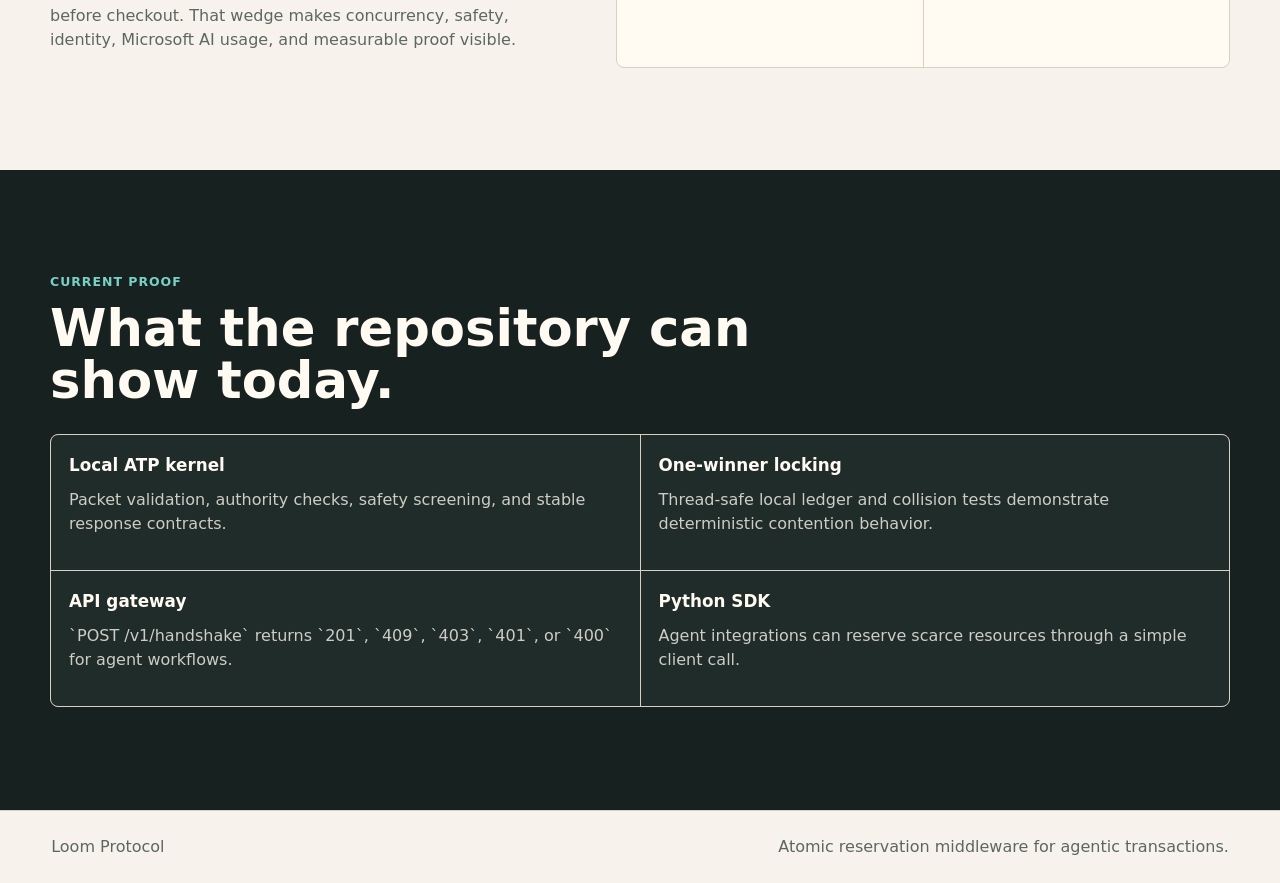
==== commit 7a1b6304: "website: add particle intro to the landing page Particles gather into a sphere, morph into the Loom " ====
--- a/website/index.html
+++ b/website/index.html
@@ -261,5 +261,6 @@
     </footer>
 
     <script src="app.js"></script>
+    <script src="hero-intro.js"></script>
   </body>
 </html>
--- a/website/styles.css
+++ b/website/styles.css
@@ -533,3 +533,38 @@
     flex-direction: column;
   }
 }
+
+/* Landing-page intro (see hero-intro.js). Decorative only. */
+.intro-overlay {
+  position: fixed;
+  inset: 0;
+  z-index: 1000;
+  background: var(--paper);
+  cursor: pointer;
+}
+
+.intro-overlay canvas {
+  display: block;
+  width: 100%;
+  height: 100%;
+}
+
+.intro-skip {
+  position: absolute;
+  left: 50%;
+  bottom: 24px;
+  transform: translateX(-50%);
+  color: var(--muted);
+  font-size: 0.8rem;
+  letter-spacing: 0.02em;
+}
+
+@media (prefers-reduced-motion: reduce) {
+  .intro-overlay {
+    display: none;
+  }
+
+  html {
+    scroll-behavior: auto;
+  }
+}
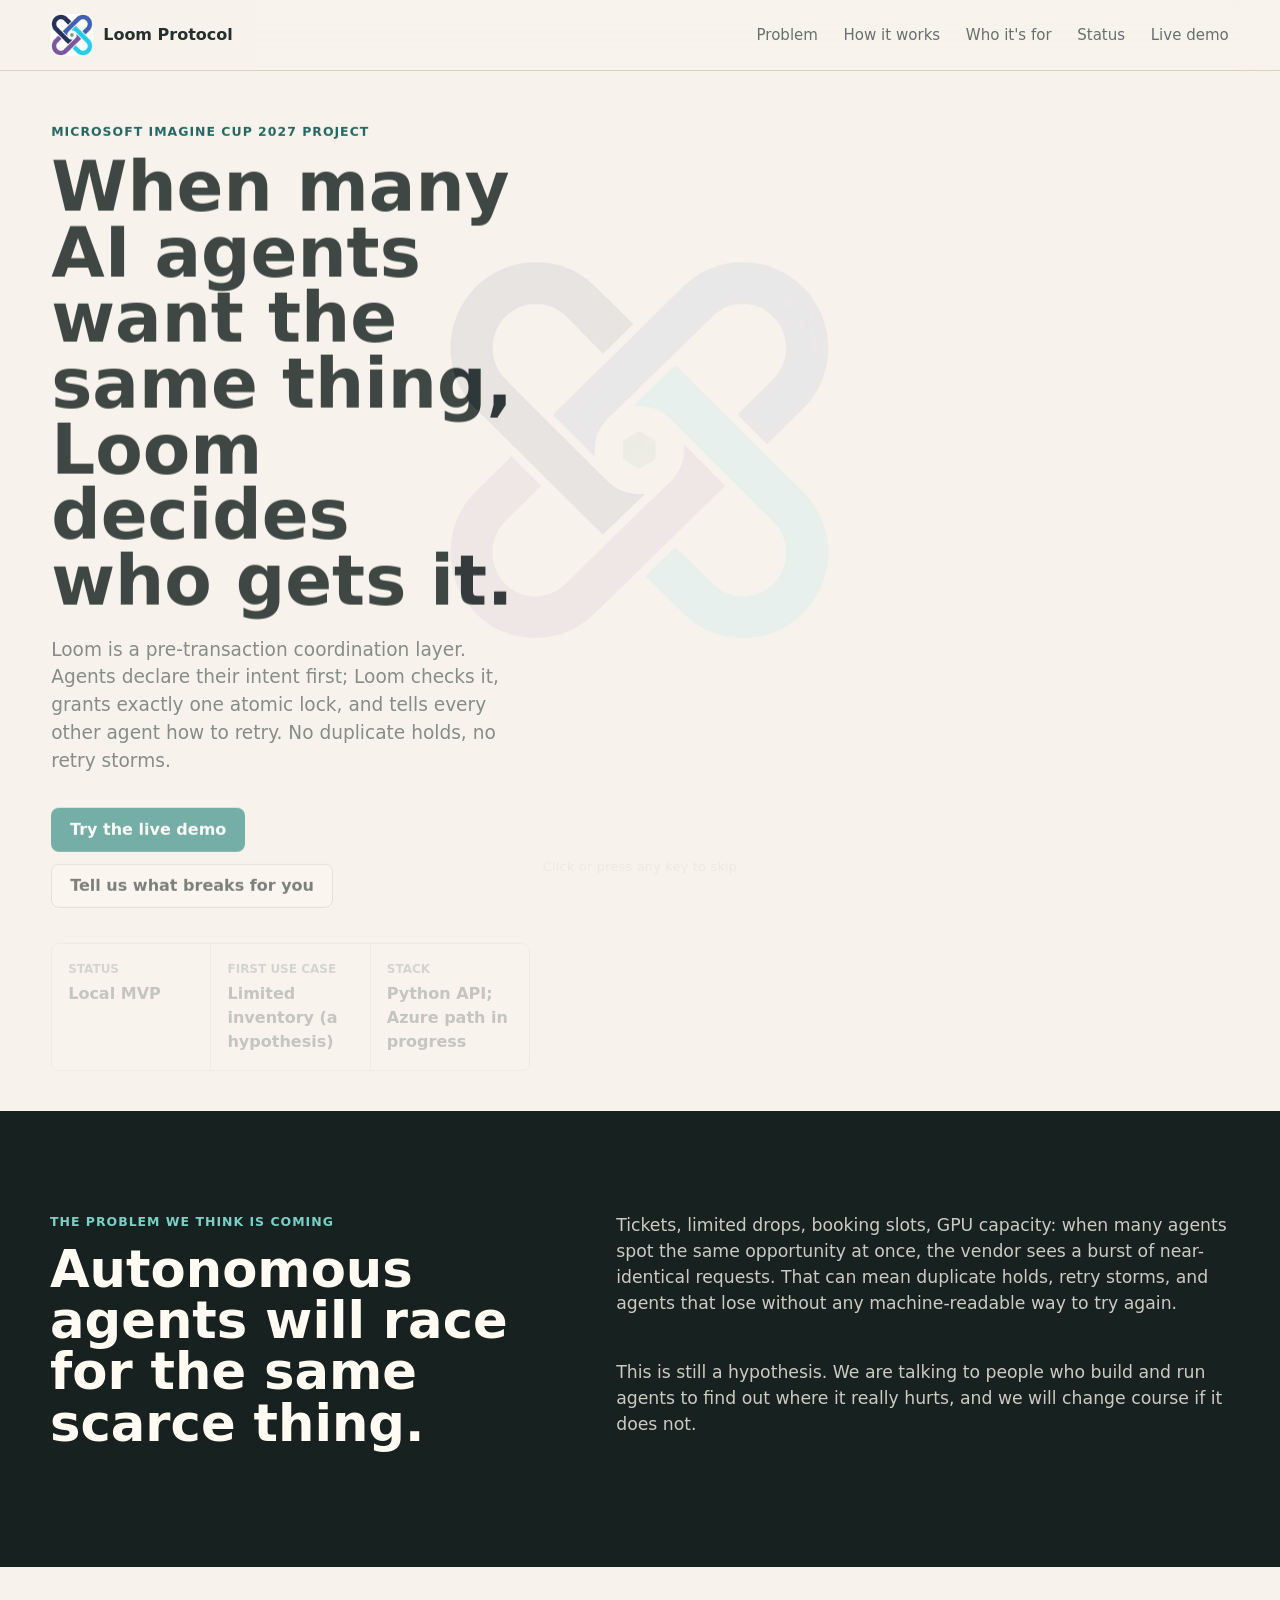
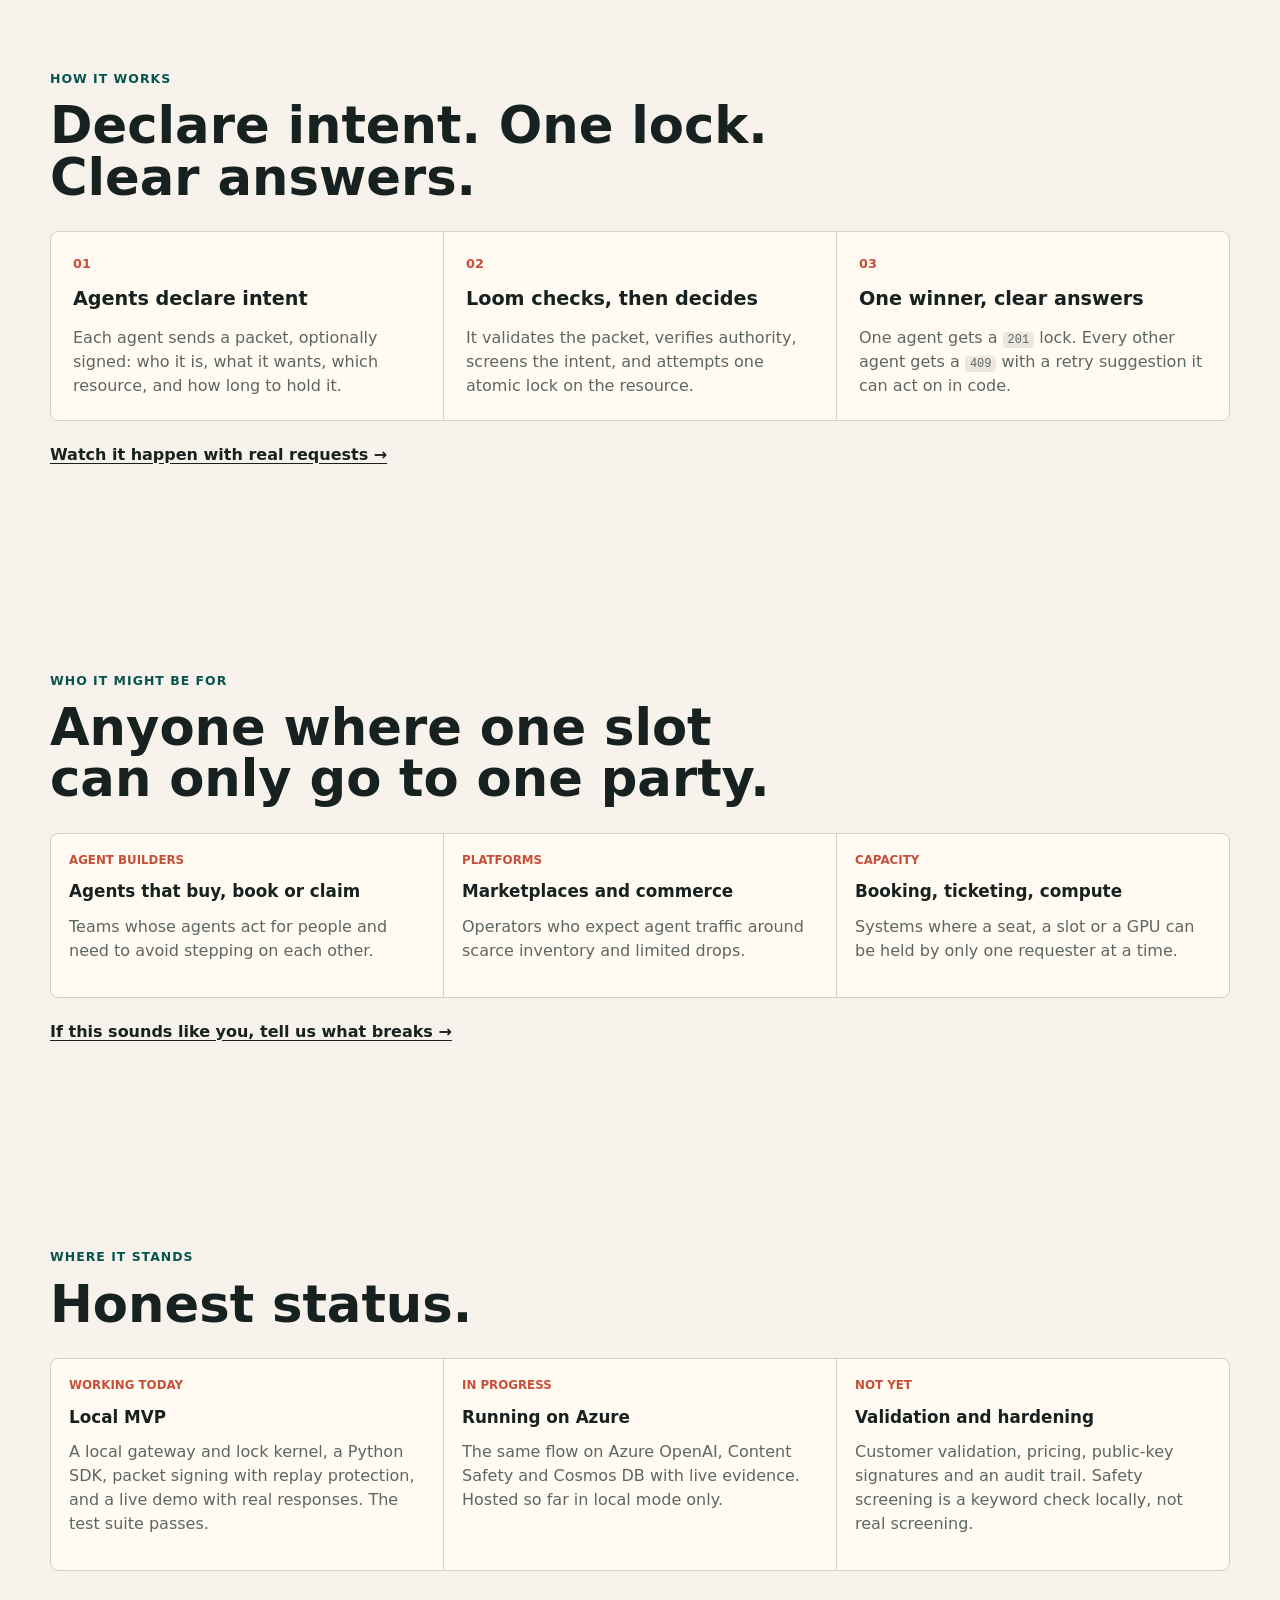
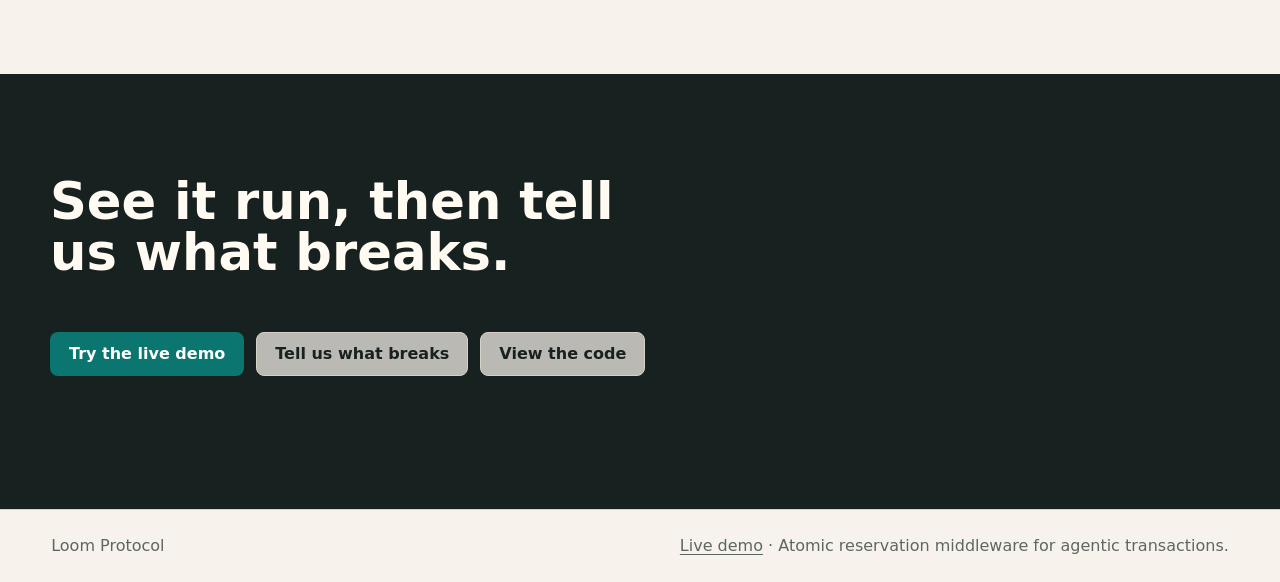
==== commit 40c464b6: "website: add a landing page and move the simulator to demo.html index.html is now a landing page (pr" ====
--- a/website/index.html
+++ b/website/index.html
@@ -6,7 +6,7 @@
     <title>Loom Protocol | Atomic reservations for AI agents</title>
     <meta
       name="description"
-      content="Loom Protocol is an atomic reservation layer for AI agents competing for scarce inventory, bookings, and transactional resources."
+      content="When many AI agents want the same scarce thing, Loom decides who gets it: one atomic lock, structured retry guidance for everyone else."
     >
     <link rel="icon" type="image/png" href="assets/loom-logo.png">
     <link rel="stylesheet" href="styles.css">
@@ -20,236 +20,212 @@
         <span>Loom Protocol</span>
       </a>
       <nav aria-label="Main navigation">
-        <a href="#demo">Demo</a>
-        <a href="#architecture">Architecture</a>
-        <a href="#competition">Imagine Cup</a>
-        <a href="#proof">Proof</a>
+        <a href="#problem">Problem</a>
+        <a href="#how">How it works</a>
+        <a href="#who">Who it's for</a>
+        <a href="#status">Status</a>
+        <a href="demo.html">Live demo</a>
       </nav>
     </header>
 
     <main id="top">
-      <section class="hero" aria-labelledby="hero-title">
+      <section class="hero landing-hero" aria-labelledby="hero-title">
         <div class="hero-copy">
-          <p class="eyebrow">Microsoft Imagine Cup 2027 project</p>
-          <h1 id="hero-title">Atomic reservations for AI agents competing over scarce resources.</h1>
-          <p class="lede">
-            Loom pre-clears agent intent, screens safety, verifies authority, and resolves
-            one-winner locks before agents hit vendor checkout.
+          <p class="eyebrow" data-reveal>Microsoft Imagine Cup 2027 project</p>
+          <h1 id="hero-title" data-reveal>When many AI agents want the same thing, Loom decides who gets it.</h1>
+          <p class="lede" data-reveal>
+            Loom is a pre-transaction coordination layer. Agents declare their intent first;
+            Loom checks it, grants exactly one atomic lock, and tells every other agent how
+            to retry. No duplicate holds, no retry storms.
           </p>
-          <div class="hero-actions" aria-label="Primary actions">
-            <a class="button primary" href="#demo">Run collision demo</a>
-            <a class="button secondary" href="#architecture">View architecture</a>
-          </div>
-          <dl class="signal-strip" aria-label="Current product signals">
+          <div class="hero-actions" aria-label="Primary actions" data-reveal>
+            <a class="button primary" href="demo.html">Try the live demo</a>
+            <a
+              class="button secondary"
+              href="https://github.com/naormeit/Loom-Protocol/issues/new?title=My%20agents%20hit%20this%20problem%3A%20&amp;body=%23%23%20What%20happened%0A%0A%23%23%20How%20do%20you%20handle%20it%20today%3F%0A%0A%23%23%20What%20does%20it%20cost%20you%3F%0A%0A%28Optional%29%20your%20role%20and%20what%20you%20build%3A%20"
+              target="_blank"
+              rel="noopener"
+            >Tell us what breaks for you</a>
+          </div>
+          <dl class="signal-strip" aria-label="Current product signals" data-reveal>
             <div>
-              <dt>Use case</dt>
-              <dd>Limited-inventory commerce</dd>
+              <dt>Status</dt>
+              <dd>Local MVP</dd>
             </div>
             <div>
-              <dt>Endpoint</dt>
-              <dd>POST /v1/handshake</dd>
+              <dt>First use case</dt>
+              <dd>Limited inventory (a hypothesis)</dd>
             </div>
             <div>
               <dt>Stack</dt>
-              <dd>Local Python API; Azure path planned</dd>
+              <dd>Python API; Azure path in progress</dd>
             </div>
           </dl>
         </div>
 
-        <section class="sim-panel" id="demo" aria-labelledby="demo-title">
-          <div class="panel-head">
-            <div>
-              <p class="eyebrow">Live protocol demo</p>
-              <h2 id="demo-title">Agent drop simulator</h2>
-            </div>
-            <span class="status-pill" id="runStatus">Ready</span>
-          </div>
-
-          <div class="api-proof" aria-label="Backend connection status">
-            <div>
-              <span class="proof-label">Data source</span>
-              <strong id="apiMode">Checking API</strong>
-            </div>
-            <div>
-              <span class="proof-label">Gateway</span>
-              <strong id="apiEndpoint">127.0.0.1:8080</strong>
-            </div>
-            <div>
-              <span class="proof-label">Last response</span>
-              <strong id="lastResponse">Not run yet</strong>
-            </div>
-          </div>
-
-          <canvas id="agentCanvas" width="920" height="520" aria-label="Live grid of agent requests resolving against one locked resource, one cell per agent"></canvas>
-
-          <form class="controls" aria-label="Simulation controls">
-            <label>
-              Agents
-              <input id="agentCount" type="range" min="20" max="300" step="20" value="240">
-              <output id="agentOutput" for="agentCount">240</output>
-            </label>
-            <label>
-              Resource
-              <select id="resourceId">
-                <option value="DROP-SURFACE-001">Surface device drop</option>
-                <option value="DROP-TICKET-042">Concert ticket block</option>
-                <option value="DROP-GPU-009">GPU inventory release</option>
-              </select>
-            </label>
-            <button class="button primary" id="runSimulation" type="button">Run</button>
-            <button class="button secondary" id="resetSimulation" type="button">Reset</button>
-          </form>
-
-          <div class="metrics" aria-label="Simulation metrics">
-            <div>
-              <span class="metric-value" id="locksSecured">1</span>
-              <span class="metric-label">lock secured</span>
-            </div>
-            <div>
-              <span class="metric-value" id="conflicts">239</span>
-              <span class="metric-label">conflicts negotiated</span>
-            </div>
-            <div>
-              <span class="metric-value" id="latency">86ms</span>
-              <span class="metric-label" id="latencyLabel">resolution</span>
-            </div>
-          </div>
-        </section>
-      </section>
-
-      <section class="problem-band" aria-labelledby="problem-title">
+        <figure class="illustration" data-reveal>
+          <svg viewBox="0 0 650 330" role="img" aria-labelledby="ill-title ill-desc">
+            <title id="ill-title">Many agents send requests to Loom; one gets a lock and the rest are told to retry</title>
+            <desc id="ill-desc">An illustration, not live data. Seven agents on the left send requests into Loom in the middle. On the right, one agent receives a 201 lock and six receive a 409 with retry guidance.</desc>
+            <g class="ill-agents">
+              <rect x="30" y="24" width="26" height="26" rx="4" />
+              <rect x="30" y="64" width="26" height="26" rx="4" />
+              <rect x="30" y="104" width="26" height="26" rx="4" />
+              <rect x="30" y="144" width="26" height="26" rx="4" />
+              <rect x="30" y="184" width="26" height="26" rx="4" />
+              <rect x="30" y="224" width="26" height="26" rx="4" />
+              <rect x="30" y="264" width="26" height="26" rx="4" />
+            </g>
+            <g class="ill-flow">
+              <path d="M60 37 C170 37 190 165 235 165" />
+              <path d="M60 77 C170 77 190 165 235 165" />
+              <path d="M60 117 C170 117 190 165 235 165" />
+              <path d="M60 157 L235 165" />
+              <path d="M60 197 L235 165" />
+              <path d="M60 237 C170 237 190 165 235 165" />
+              <path d="M60 277 C170 277 190 165 235 165" />
+            </g>
+            <rect class="ill-loom" x="235" y="115" width="90" height="100" rx="10" />
+            <text class="ill-loom-text" x="280" y="160" text-anchor="middle">Loom</text>
+            <text class="ill-loom-sub" x="280" y="180" text-anchor="middle">one atomic lock</text>
+            <g class="ill-out">
+              <path d="M325 165 C400 165 410 52 480 52" class="ill-out-win" />
+              <path d="M325 165 C400 165 410 100 480 100" />
+              <path d="M325 165 C400 165 410 140 480 140" />
+              <path d="M325 165 L480 180" />
+              <path d="M325 165 C400 165 410 222 480 222" />
+              <path d="M325 165 C400 165 410 262 480 262" />
+              <path d="M325 165 C400 165 410 300 480 300" />
+            </g>
+            <rect class="ill-win" x="480" y="39" width="26" height="26" rx="4" />
+            <g class="ill-lose">
+              <rect x="480" y="87" width="26" height="26" rx="4" />
+              <rect x="480" y="127" width="26" height="26" rx="4" />
+              <rect x="480" y="167" width="26" height="26" rx="4" />
+              <rect x="480" y="209" width="26" height="26" rx="4" />
+              <rect x="480" y="249" width="26" height="26" rx="4" />
+              <rect x="480" y="287" width="26" height="26" rx="4" />
+            </g>
+            <text class="ill-label" x="514" y="56">201 lock</text>
+            <text class="ill-label ill-label-lose" x="514" y="190">409 + retry guidance</text>
+          </svg>
+          <figcaption>Illustration, not live data. See real responses in the <a href="demo.html">live demo</a>.</figcaption>
+        </figure>
+      </section>
+
+      <section class="problem-band" id="problem" aria-labelledby="problem-title">
         <div class="section-inner two-column">
           <div>
-            <p class="eyebrow">The failure mode</p>
-            <h2 id="problem-title">Agent commerce breaks when every bot reaches checkout at once.</h2>
+            <p class="eyebrow">The problem we think is coming</p>
+            <h2 id="problem-title">Autonomous agents will race for the same scarce thing.</h2>
           </div>
           <div class="copy-stack">
             <p>
-              Direct vendor APIs were not designed for thousands of autonomous shoppers
-              reserving one scarce item at the same time. The result is duplicate holds,
-              retry storms, ambiguous partial state, and no machine-readable path for
-              the losing agents.
+              Tickets, limited drops, booking slots, GPU capacity: when many agents spot the
+              same opportunity at once, the vendor sees a burst of near-identical requests.
+              That can mean duplicate holds, retry storms, and agents that lose without any
+              machine-readable way to try again.
             </p>
             <p>
-              Loom moves the concurrency decision upstream. Agents submit intent first.
-              The protocol returns either a confirmed lock or a structured negotiation
-              payload for safe retry.
+              This is still a hypothesis. We are talking to people who build and run agents
+              to find out where it really hurts, and we will change course if it does not.
             </p>
           </div>
         </div>
       </section>
 
-      <section class="section-inner" aria-labelledby="status-title">
+      <section class="section-inner" id="how" aria-labelledby="how-title">
         <div class="section-heading">
-          <p class="eyebrow">Implementation status</p>
-          <h2 id="status-title">Clear proof boundaries for review.</h2>
-        </div>
-        <div class="status-grid">
-          <article>
-            <span>Implemented locally</span>
-            <h3>ATP gateway and lock kernel</h3>
-            <p>Run `python -m core.api.server` to power the website demo with real `/v1/handshake` responses.</p>
-          </article>
-          <article>
-            <span>Verified in repo</span>
-            <h3>Tests and collision behavior</h3>
-            <p>Unit tests cover API responses, safety rejection, signing, replay protection, SDK calls, and one-winner locking.</p>
-          </article>
-          <article>
-            <span>Production path</span>
-            <h3>Azure services target</h3>
-            <p>Azure OpenAI, Content Safety, Cosmos DB, and Entra ID remain the deployment path until live resources are validated.</p>
-          </article>
-        </div>
-      </section>
-
-      <section class="section-inner" id="architecture" aria-labelledby="architecture-title">
-        <div class="section-heading">
-          <p class="eyebrow">Protocol path</p>
-          <h2 id="architecture-title">One request, five gates, one clear result.</h2>
-        </div>
-        <ol class="flow-list">
+          <p class="eyebrow">How it works</p>
+          <h2 id="how-title">Declare intent. One lock. Clear answers.</h2>
+        </div>
+        <ol class="steps">
           <li>
             <span>01</span>
-            <strong>Intent packet</strong>
-            <p>Agent submits `agent_id`, `intent`, `intent_hash`, and lock expiry.</p>
+            <strong>Agents declare intent</strong>
+            <p>Each agent sends a packet, optionally signed: who it is, what it wants, which resource, and how long to hold it.</p>
           </li>
           <li>
             <span>02</span>
-            <strong>Authority</strong>
-            <p>Signature mode verifies packet authenticity and rejects replay attempts.</p>
+            <strong>Loom checks, then decides</strong>
+            <p>It validates the packet, verifies authority, screens the intent, and attempts one atomic lock on the resource.</p>
           </li>
           <li>
             <span>03</span>
-            <strong>Microsoft AI</strong>
-            <p>Intent parsing and content safety prepare the packet for transaction logic.</p>
-          </li>
-          <li>
-            <span>04</span>
-            <strong>Atomic ledger</strong>
-            <p>Local mode proves one-winner behavior. Azure mode targets Cosmos DB locks.</p>
-          </li>
-          <li>
-            <span>05</span>
-            <strong>Negotiation</strong>
-            <p>Losing agents receive `409` plus an alternative resource and retry backoff.</p>
+            <strong>One winner, clear answers</strong>
+            <p>One agent gets a <code>201</code> lock. Every other agent gets a <code>409</code> with a retry suggestion it can act on in code.</p>
           </li>
         </ol>
-      </section>
-
-      <section class="section-inner split-proof" id="competition" aria-labelledby="competition-title">
-        <div>
-          <p class="eyebrow">Judge-ready direction</p>
-          <h2 id="competition-title">Built around a demo a strict reviewer can understand in two minutes.</h2>
-          <p>
-            The first submission story is deliberately narrow: limited-inventory drops
-            where agent buyers must be coordinated before checkout. That wedge makes
-            concurrency, safety, identity, Microsoft AI usage, and measurable proof visible.
-          </p>
-        </div>
-        <div class="score-grid" aria-label="Competition focus areas">
-          <div>
-            <strong>Technical proof</strong>
-            <span>Tests, stress demo, API contract, SDK</span>
-          </div>
-          <div>
-            <strong>Microsoft path</strong>
-            <span>Local proof now; Azure OpenAI, Content Safety, Cosmos DB, and Entra ID as the production path</span>
-          </div>
-          <div>
-            <strong>Business wedge</strong>
-            <span>Marketplace operators and agent-commerce platforms</span>
-          </div>
-          <div>
-            <strong>Validation</strong>
-            <span>Founder-led interviews, pilot targets, evidence log</span>
-          </div>
-        </div>
-      </section>
-
-      <section class="proof-band" id="proof" aria-labelledby="proof-title">
-        <div class="section-inner">
-          <div class="section-heading">
-            <p class="eyebrow">Current proof</p>
-            <h2 id="proof-title">What the repository can show today.</h2>
-          </div>
-          <div class="proof-grid">
-            <article>
-              <h3>Local ATP kernel</h3>
-              <p>Packet validation, authority checks, safety screening, and stable response contracts.</p>
-            </article>
-            <article>
-              <h3>One-winner locking</h3>
-              <p>Thread-safe local ledger and collision tests demonstrate deterministic contention behavior.</p>
-            </article>
-            <article>
-              <h3>API gateway</h3>
-              <p>`POST /v1/handshake` returns `201`, `409`, `403`, `401`, or `400` for agent workflows.</p>
-            </article>
-            <article>
-              <h3>Python SDK</h3>
-              <p>Agent integrations can reserve scarce resources through a simple client call.</p>
-            </article>
+        <p class="section-link"><a href="demo.html">Watch it happen with real requests &rarr;</a></p>
+      </section>
+
+      <section class="section-inner who" id="who" aria-labelledby="who-title">
+        <div class="section-heading">
+          <p class="eyebrow">Who it might be for</p>
+          <h2 id="who-title">Anyone where one slot can only go to one party.</h2>
+        </div>
+        <div class="status-grid">
+          <article>
+            <span>Agent builders</span>
+            <h3>Agents that buy, book or claim</h3>
+            <p>Teams whose agents act for people and need to avoid stepping on each other.</p>
+          </article>
+          <article>
+            <span>Platforms</span>
+            <h3>Marketplaces and commerce</h3>
+            <p>Operators who expect agent traffic around scarce inventory and limited drops.</p>
+          </article>
+          <article>
+            <span>Capacity</span>
+            <h3>Booking, ticketing, compute</h3>
+            <p>Systems where a seat, a slot or a GPU can be held by only one requester at a time.</p>
+          </article>
+        </div>
+        <p class="section-link">
+          <a
+            href="https://github.com/naormeit/Loom-Protocol/issues/new?title=My%20agents%20hit%20this%20problem%3A%20"
+            target="_blank"
+            rel="noopener"
+          >If this sounds like you, tell us what breaks &rarr;</a>
+        </p>
+      </section>
+
+      <section class="section-inner" id="status" aria-labelledby="status-title">
+        <div class="section-heading">
+          <p class="eyebrow">Where it stands</p>
+          <h2 id="status-title">Honest status.</h2>
+        </div>
+        <div class="status-grid">
+          <article>
+            <span>Working today</span>
+            <h3>Local MVP</h3>
+            <p>A local gateway and lock kernel, a Python SDK, packet signing with replay protection, and a live demo with real responses. The test suite passes.</p>
+          </article>
+          <article>
+            <span>In progress</span>
+            <h3>Running on Azure</h3>
+            <p>The same flow on Azure OpenAI, Content Safety and Cosmos DB with live evidence. Hosted so far in local mode only.</p>
+          </article>
+          <article>
+            <span>Not yet</span>
+            <h3>Validation and hardening</h3>
+            <p>Customer validation, pricing, public-key signatures and an audit trail. Safety screening is a keyword check locally, not real screening.</p>
+          </article>
+        </div>
+      </section>
+
+      <section class="proof-band" aria-labelledby="cta-title">
+        <div class="section-inner cta">
+          <h2 id="cta-title">See it run, then tell us what breaks.</h2>
+          <div class="hero-actions" aria-label="Next steps">
+            <a class="button primary" href="demo.html">Try the live demo</a>
+            <a
+              class="button secondary"
+              href="https://github.com/naormeit/Loom-Protocol/issues/new?title=My%20agents%20hit%20this%20problem%3A%20"
+              target="_blank"
+              rel="noopener"
+            >Tell us what breaks</a>
+            <a class="button secondary" href="https://github.com/naormeit/Loom-Protocol" target="_blank" rel="noopener">View the code</a>
           </div>
         </div>
       </section>
@@ -257,10 +233,9 @@
 
     <footer class="footer">
       <span>Loom Protocol</span>
-      <span>Atomic reservation middleware for agentic transactions.</span>
+      <span><a href="demo.html">Live demo</a> · Atomic reservation middleware for agentic transactions.</span>
     </footer>
 
-    <script src="app.js"></script>
     <script src="hero-intro.js"></script>
   </body>
 </html>
--- a/website/styles.css
+++ b/website/styles.css
@@ -568,3 +568,166 @@
     scroll-behavior: auto;
   }
 }
+
+/* Landing page (index.html). The simulator lives in demo.html. */
+.landing-hero {
+  min-height: calc(88vh - 64px);
+}
+
+.illustration {
+  margin: 0;
+  padding: clamp(14px, 2.2vw, 26px);
+  border: 1px solid var(--line);
+  border-radius: 8px;
+  background: var(--surface);
+  box-shadow: var(--shadow);
+}
+
+.illustration svg {
+  display: block;
+  width: 100%;
+  height: auto;
+}
+
+.illustration figcaption {
+  margin-top: 10px;
+  color: var(--muted);
+  font-size: 0.82rem;
+}
+
+.illustration figcaption a,
+.section-link a,
+.footer a {
+  text-decoration: underline;
+  text-underline-offset: 3px;
+}
+
+.ill-agents rect {
+  fill: var(--teal);
+}
+
+.ill-flow path,
+.ill-out path {
+  fill: none;
+  stroke: rgba(11, 118, 111, 0.35);
+  stroke-width: 1.5;
+}
+
+.ill-out path {
+  stroke: rgba(200, 79, 56, 0.4);
+}
+
+.ill-out .ill-out-win {
+  stroke: var(--amber);
+  stroke-width: 2.5;
+}
+
+.ill-loom {
+  fill: var(--ink);
+}
+
+.ill-loom-text {
+  fill: var(--surface);
+  font-size: 22px;
+  font-weight: 800;
+}
+
+.ill-loom-sub {
+  fill: rgba(255, 250, 242, 0.7);
+  font-size: 11px;
+  font-weight: 600;
+}
+
+.ill-win {
+  fill: var(--amber);
+}
+
+.ill-lose rect {
+  fill: var(--coral);
+}
+
+.ill-label {
+  fill: var(--ink);
+  font-size: 12px;
+  font-weight: 800;
+}
+
+.ill-label-lose {
+  fill: var(--coral);
+}
+
+.steps {
+  display: grid;
+  grid-template-columns: repeat(3, minmax(0, 1fr));
+  gap: 1px;
+  margin: 0;
+  padding: 0;
+  overflow: hidden;
+  border: 1px solid var(--line);
+  border-radius: 8px;
+  background: var(--line);
+  list-style: none;
+}
+
+.steps li {
+  display: grid;
+  align-content: start;
+  gap: 12px;
+  padding: 22px;
+  background: var(--surface);
+}
+
+.steps span {
+  color: var(--coral);
+  font-size: 0.8rem;
+  font-weight: 900;
+}
+
+.steps strong {
+  font-size: 1.2rem;
+}
+
+.steps p {
+  margin: 0;
+  color: var(--muted);
+}
+
+.section-link {
+  margin: 22px 0 0;
+  font-weight: 800;
+}
+
+.who .status-grid article {
+  min-height: 150px;
+}
+
+.cta {
+  display: grid;
+  gap: 8px;
+}
+
+.cta h2 {
+  max-width: 18ch;
+}
+
+code {
+  padding: 1px 5px;
+  border-radius: 4px;
+  background: rgba(23, 33, 31, 0.08);
+  font-size: 0.92em;
+}
+
+.problem-band code,
+.proof-band code {
+  background: rgba(255, 250, 242, 0.14);
+}
+
+@media (max-width: 980px) {
+  .landing-hero {
+    min-height: auto;
+  }
+
+  .steps {
+    grid-template-columns: 1fr;
+  }
+}
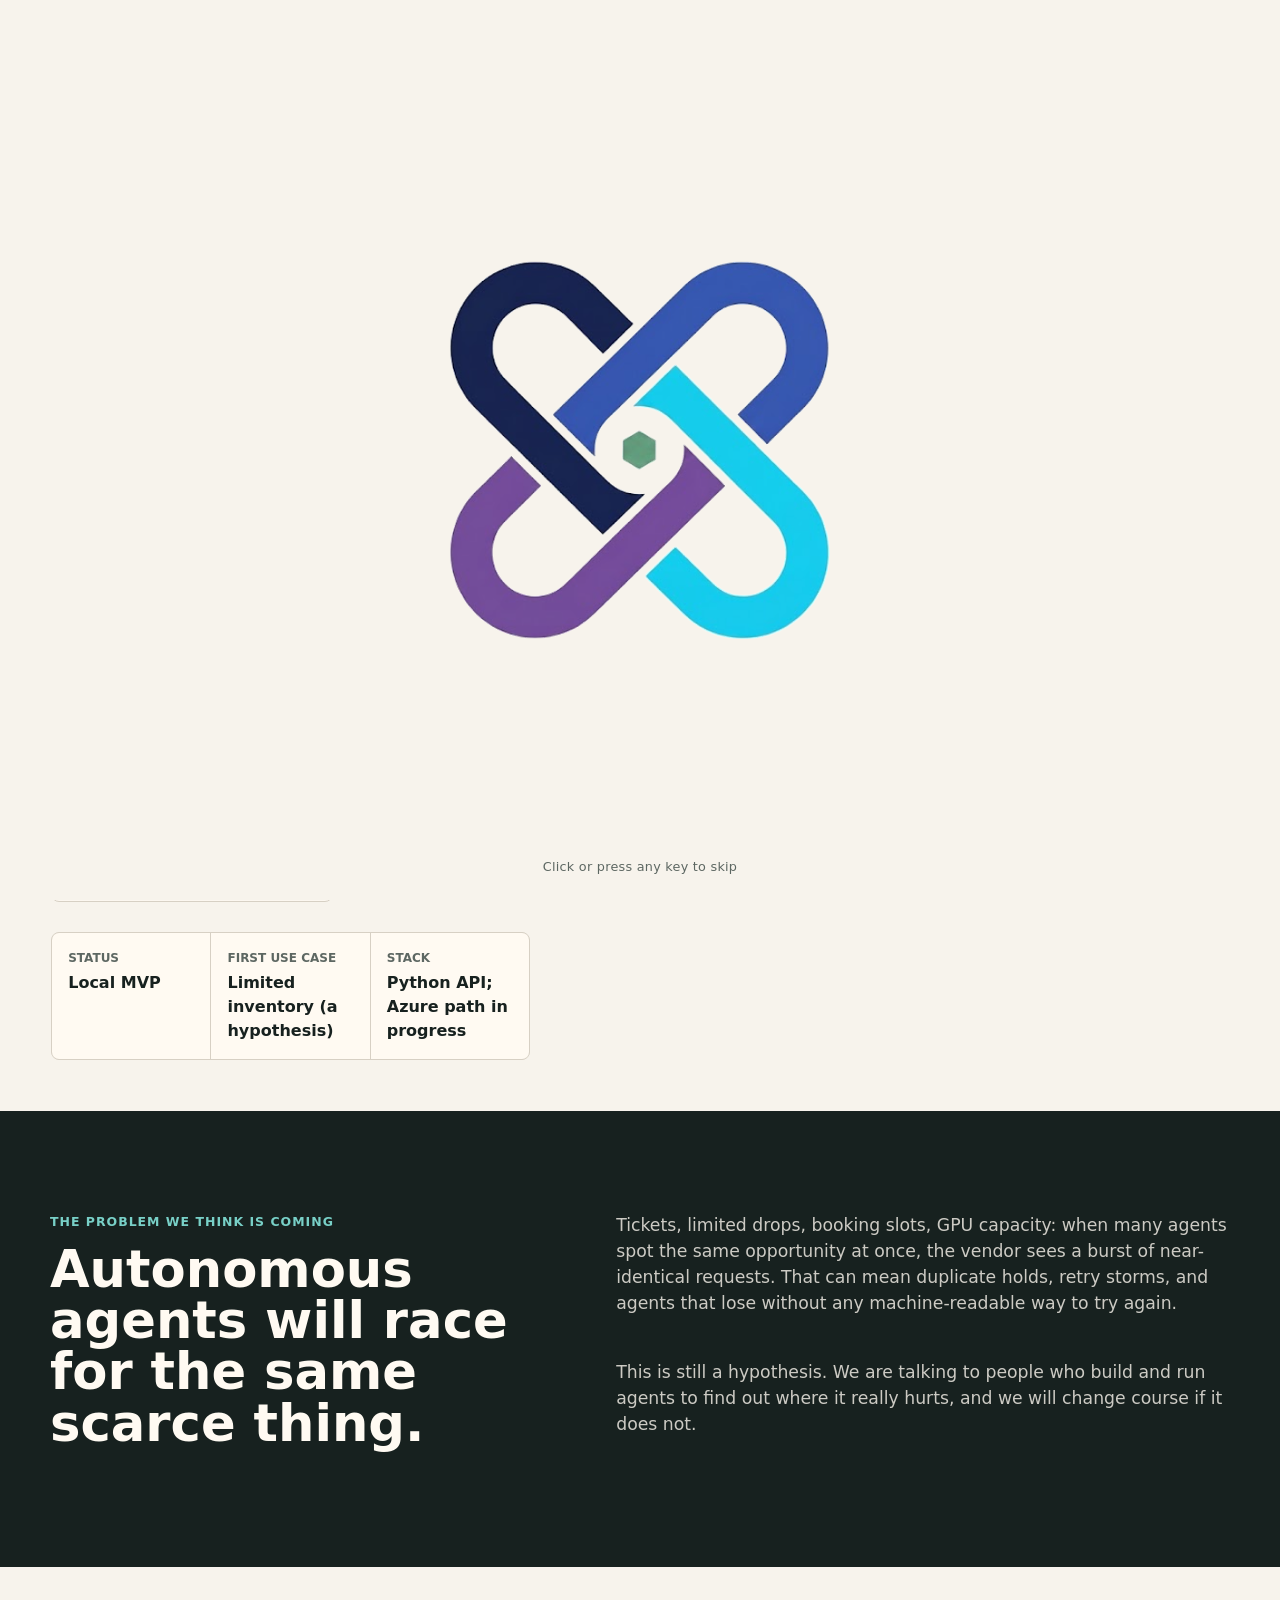
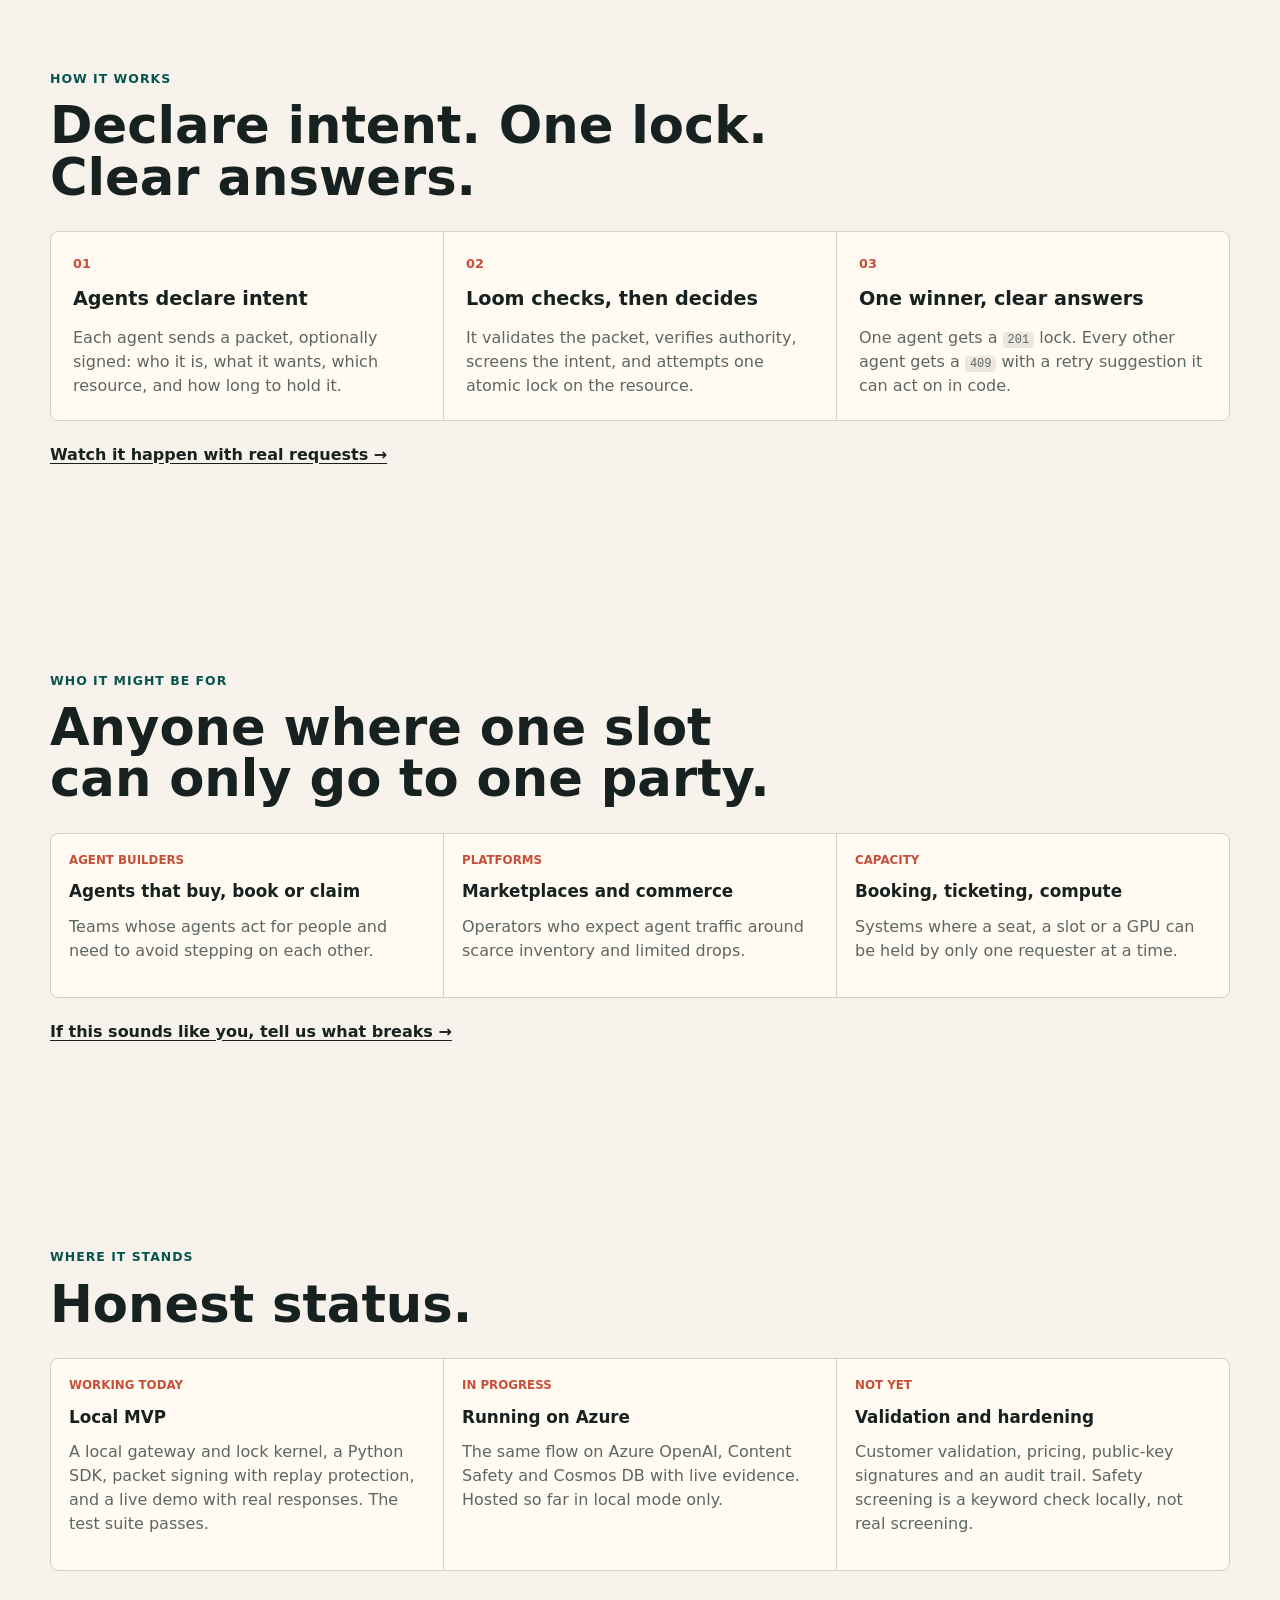
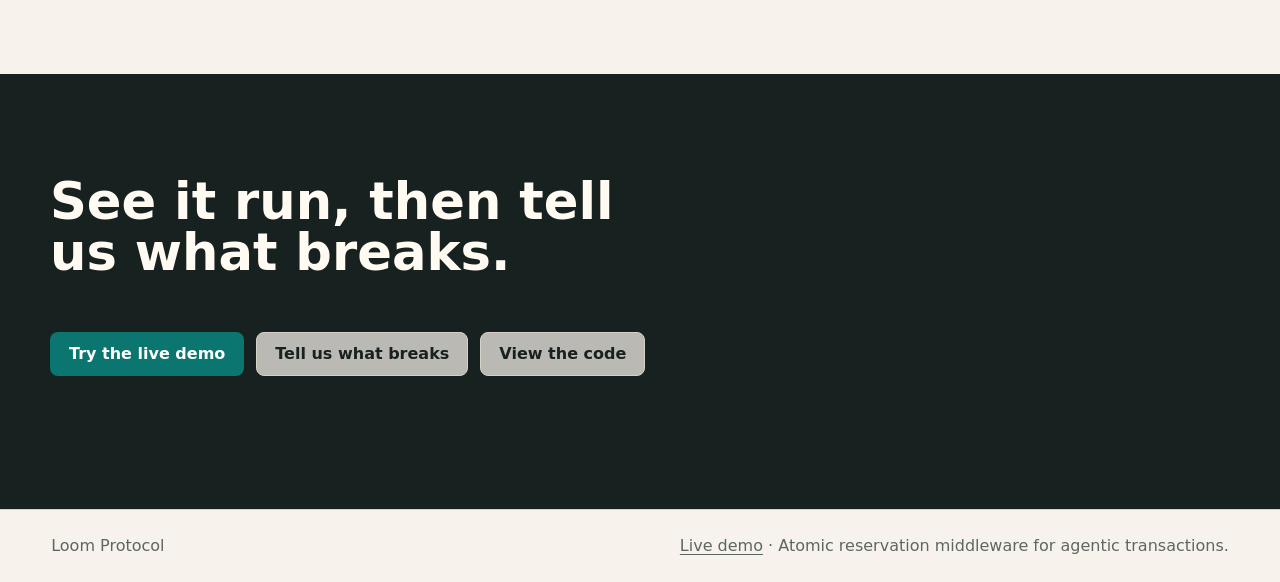
==== commit cf98931a: "website: add landing-page animation (scroll reveal, looping illustration, hover states) Sections and" ====
--- a/website/index.html
+++ b/website/index.html
@@ -68,13 +68,13 @@
             <title id="ill-title">Many agents send requests to Loom; one gets a lock and the rest are told to retry</title>
             <desc id="ill-desc">An illustration, not live data. Seven agents on the left send requests into Loom in the middle. On the right, one agent receives a 201 lock and six receive a 409 with retry guidance.</desc>
             <g class="ill-agents">
-              <rect x="30" y="24" width="26" height="26" rx="4" />
-              <rect x="30" y="64" width="26" height="26" rx="4" />
-              <rect x="30" y="104" width="26" height="26" rx="4" />
-              <rect x="30" y="144" width="26" height="26" rx="4" />
-              <rect x="30" y="184" width="26" height="26" rx="4" />
-              <rect x="30" y="224" width="26" height="26" rx="4" />
-              <rect x="30" y="264" width="26" height="26" rx="4" />
+              <rect style="--i:0" x="30" y="24" width="26" height="26" rx="4" />
+              <rect style="--i:1" x="30" y="64" width="26" height="26" rx="4" />
+              <rect style="--i:2" x="30" y="104" width="26" height="26" rx="4" />
+              <rect style="--i:3" x="30" y="144" width="26" height="26" rx="4" />
+              <rect style="--i:4" x="30" y="184" width="26" height="26" rx="4" />
+              <rect style="--i:5" x="30" y="224" width="26" height="26" rx="4" />
+              <rect style="--i:6" x="30" y="264" width="26" height="26" rx="4" />
             </g>
             <g class="ill-flow">
               <path d="M60 37 C170 37 190 165 235 165" />
@@ -99,12 +99,12 @@
             </g>
             <rect class="ill-win" x="480" y="39" width="26" height="26" rx="4" />
             <g class="ill-lose">
-              <rect x="480" y="87" width="26" height="26" rx="4" />
-              <rect x="480" y="127" width="26" height="26" rx="4" />
-              <rect x="480" y="167" width="26" height="26" rx="4" />
-              <rect x="480" y="209" width="26" height="26" rx="4" />
-              <rect x="480" y="249" width="26" height="26" rx="4" />
-              <rect x="480" y="287" width="26" height="26" rx="4" />
+              <rect style="--i:0" x="480" y="87" width="26" height="26" rx="4" />
+              <rect style="--i:1" x="480" y="127" width="26" height="26" rx="4" />
+              <rect style="--i:2" x="480" y="167" width="26" height="26" rx="4" />
+              <rect style="--i:3" x="480" y="209" width="26" height="26" rx="4" />
+              <rect style="--i:4" x="480" y="249" width="26" height="26" rx="4" />
+              <rect style="--i:5" x="480" y="287" width="26" height="26" rx="4" />
             </g>
             <text class="ill-label" x="514" y="56">201 lock</text>
             <text class="ill-label ill-label-lose" x="514" y="190">409 + retry guidance</text>
@@ -236,6 +236,7 @@
       <span><a href="demo.html">Live demo</a> · Atomic reservation middleware for agentic transactions.</span>
     </footer>
 
+    <script src="landing.js"></script>
     <script src="hero-intro.js"></script>
   </body>
 </html>
--- a/website/styles.css
+++ b/website/styles.css
@@ -731,3 +731,185 @@
     grid-template-columns: 1fr;
   }
 }
+
+/* Landing-page animation (see landing.js). Decorative only. */
+.js-anim [data-scroll] {
+  opacity: 0;
+  transform: translateY(22px);
+  transition:
+    opacity 0.7s cubic-bezier(0.2, 0.7, 0.2, 1) var(--d, 0ms),
+    transform 0.7s cubic-bezier(0.2, 0.7, 0.2, 1) var(--d, 0ms);
+}
+
+.js-anim [data-scroll].is-in {
+  opacity: 1;
+  transform: none;
+}
+
+/* Looping illustration: agents send, Loom pulses, one gets the lock, the rest retry. */
+.illustration svg rect,
+.illustration svg text {
+  transform-box: fill-box;
+  transform-origin: center;
+}
+
+.ill-flow path {
+  stroke: var(--teal);
+  stroke-dasharray: 5 7;
+  animation:
+    ill-dash 1s linear infinite,
+    ill-flow-in 5s ease-in-out infinite;
+}
+
+.ill-out path {
+  stroke: var(--coral);
+  stroke-dasharray: 5 7;
+  animation:
+    ill-dash 1s linear infinite,
+    ill-flow-out 5s ease-in-out infinite;
+}
+
+.ill-out .ill-out-win {
+  stroke: var(--amber);
+  animation:
+    ill-dash 1s linear infinite,
+    ill-flow-out-win 5s ease-in-out infinite;
+}
+
+.ill-agents rect {
+  animation: ill-send 5s ease-in-out infinite;
+  animation-delay: calc(var(--i, 0) * 0.08s);
+}
+
+.ill-loom {
+  animation: ill-core 5s ease-in-out infinite;
+}
+
+.ill-win {
+  animation: ill-win 5s ease-in-out infinite;
+}
+
+.ill-lose rect {
+  animation: ill-lose 5s ease-in-out infinite;
+  animation-delay: calc(var(--i, 0) * 0.07s);
+}
+
+.ill-label {
+  animation: ill-label 5s ease-in-out infinite;
+}
+
+@keyframes ill-dash {
+  to {
+    stroke-dashoffset: -24;
+  }
+}
+
+@keyframes ill-send {
+  0%, 100% { opacity: 0.45; transform: scale(1); }
+  10% { opacity: 1; transform: scale(1.18); }
+  30% { opacity: 0.65; transform: scale(1); }
+}
+
+@keyframes ill-flow-in {
+  0%, 100% { stroke-opacity: 0.12; }
+  8%, 30% { stroke-opacity: 0.9; }
+  45% { stroke-opacity: 0.12; }
+}
+
+@keyframes ill-core {
+  0%, 30%, 100% { transform: scale(1); }
+  38% { transform: scale(1.07); }
+  46% { transform: scale(1); }
+}
+
+@keyframes ill-flow-out {
+  0%, 38%, 100% { stroke-opacity: 0.1; }
+  48%, 68% { stroke-opacity: 0.85; }
+  85% { stroke-opacity: 0.2; }
+}
+
+@keyframes ill-flow-out-win {
+  0%, 36%, 100% { stroke-opacity: 0.1; }
+  44%, 62% { stroke-opacity: 1; }
+  80% { stroke-opacity: 0.35; }
+}
+
+@keyframes ill-win {
+  0%, 40% { opacity: 0.25; transform: scale(0.85); }
+  48% { opacity: 1; transform: scale(1.35); }
+  60%, 90% { opacity: 1; transform: scale(1); }
+  100% { opacity: 0.25; transform: scale(0.85); }
+}
+
+@keyframes ill-lose {
+  0%, 48% { opacity: 0.2; }
+  58%, 90% { opacity: 1; }
+  100% { opacity: 0.2; }
+}
+
+@keyframes ill-label {
+  0%, 44% { opacity: 0; }
+  56%, 90% { opacity: 1; }
+  100% { opacity: 0; }
+}
+
+/* Hover and focus states. */
+.button {
+  transition:
+    transform 0.15s ease,
+    background-color 0.15s ease,
+    box-shadow 0.15s ease,
+    border-color 0.15s ease;
+}
+
+.button:hover {
+  transform: translateY(-2px);
+  box-shadow: 0 8px 20px rgba(23, 33, 31, 0.14);
+}
+
+.button:active {
+  transform: translateY(0);
+  box-shadow: none;
+}
+
+.steps li,
+.status-grid article {
+  transition: background-color 0.25s ease;
+}
+
+.steps li:hover,
+.status-grid article:hover {
+  background: #ffffff;
+}
+
+a:focus-visible,
+.button:focus-visible,
+input:focus-visible,
+select:focus-visible {
+  outline: 2px solid var(--teal);
+  outline-offset: 3px;
+}
+
+@media (prefers-reduced-motion: reduce) {
+  .js-anim [data-scroll] {
+    opacity: 1;
+    transform: none;
+    transition: none;
+  }
+
+  .illustration svg *,
+  .button {
+    animation: none !important;
+    transition: none !important;
+  }
+
+  .ill-flow path,
+  .ill-out path {
+    stroke-dasharray: none;
+  }
+
+  .button:hover {
+    transform: none;
+    box-shadow: none;
+  }
+}
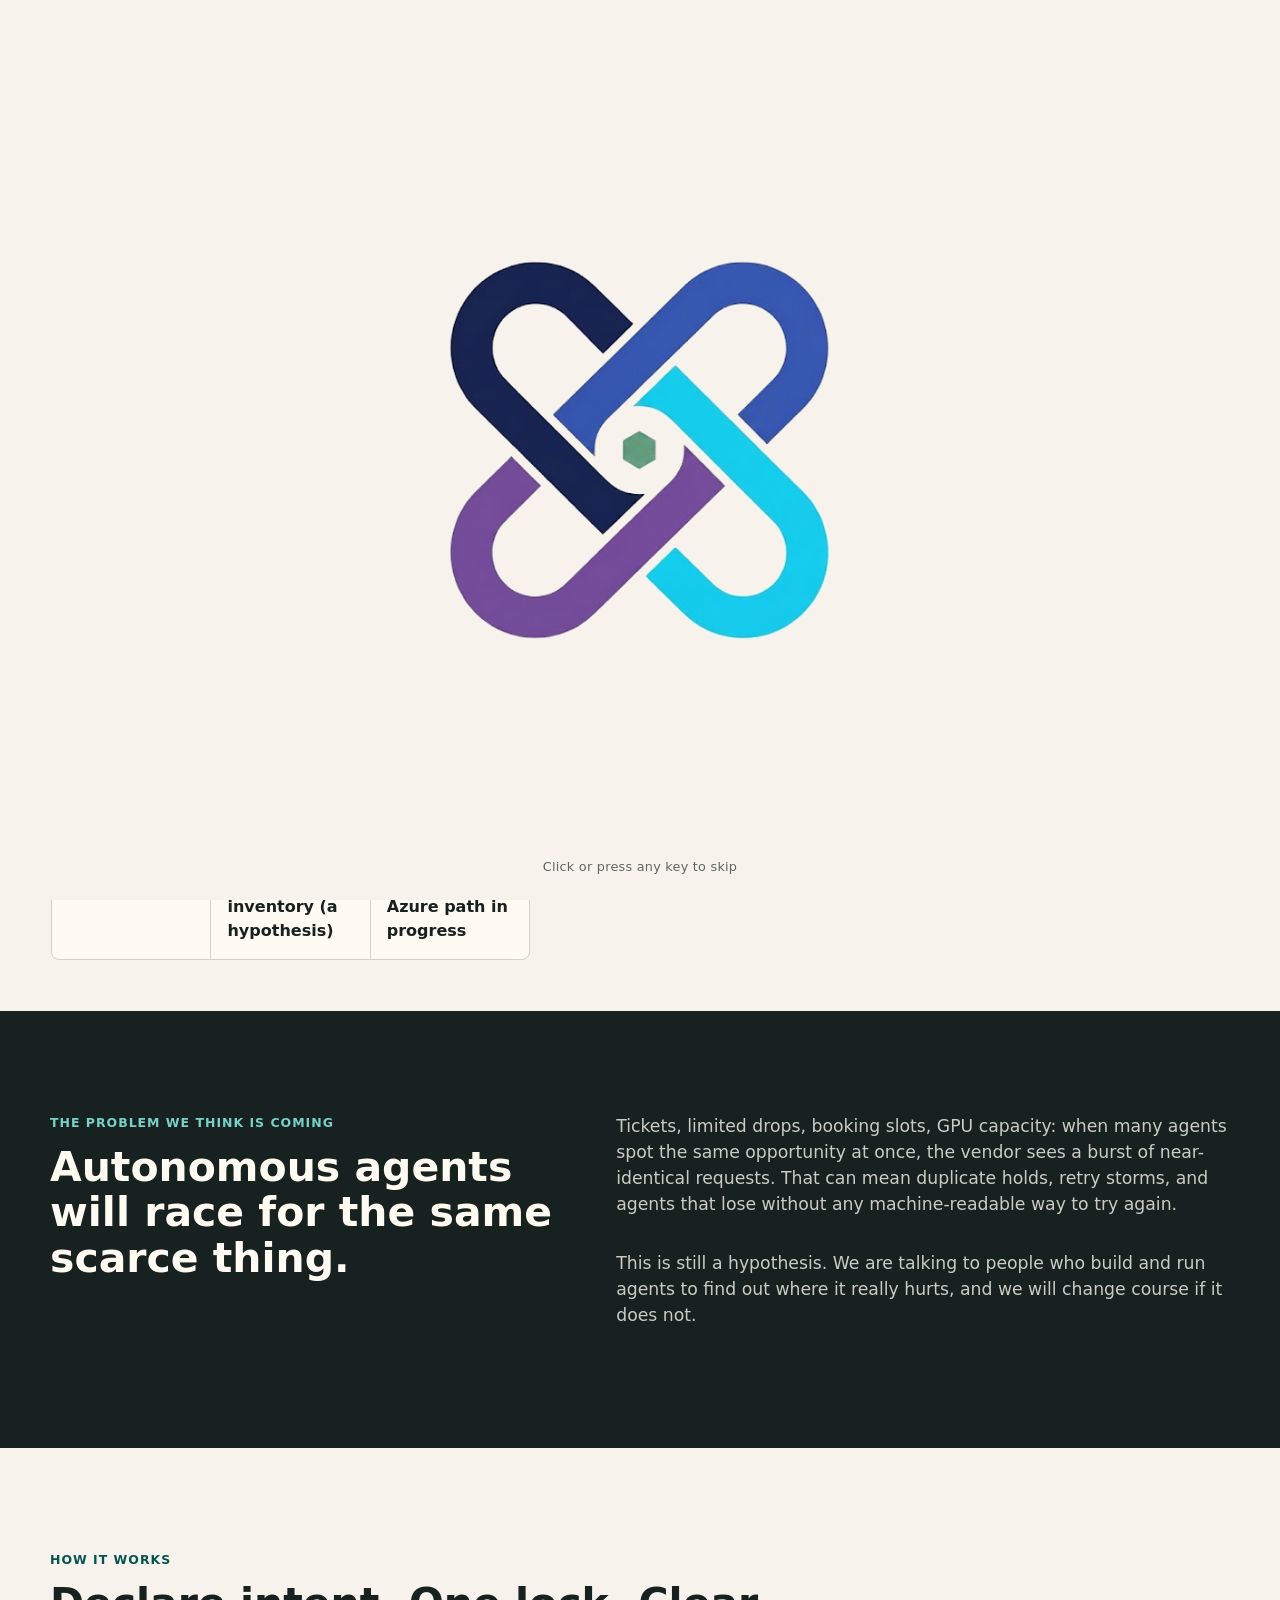
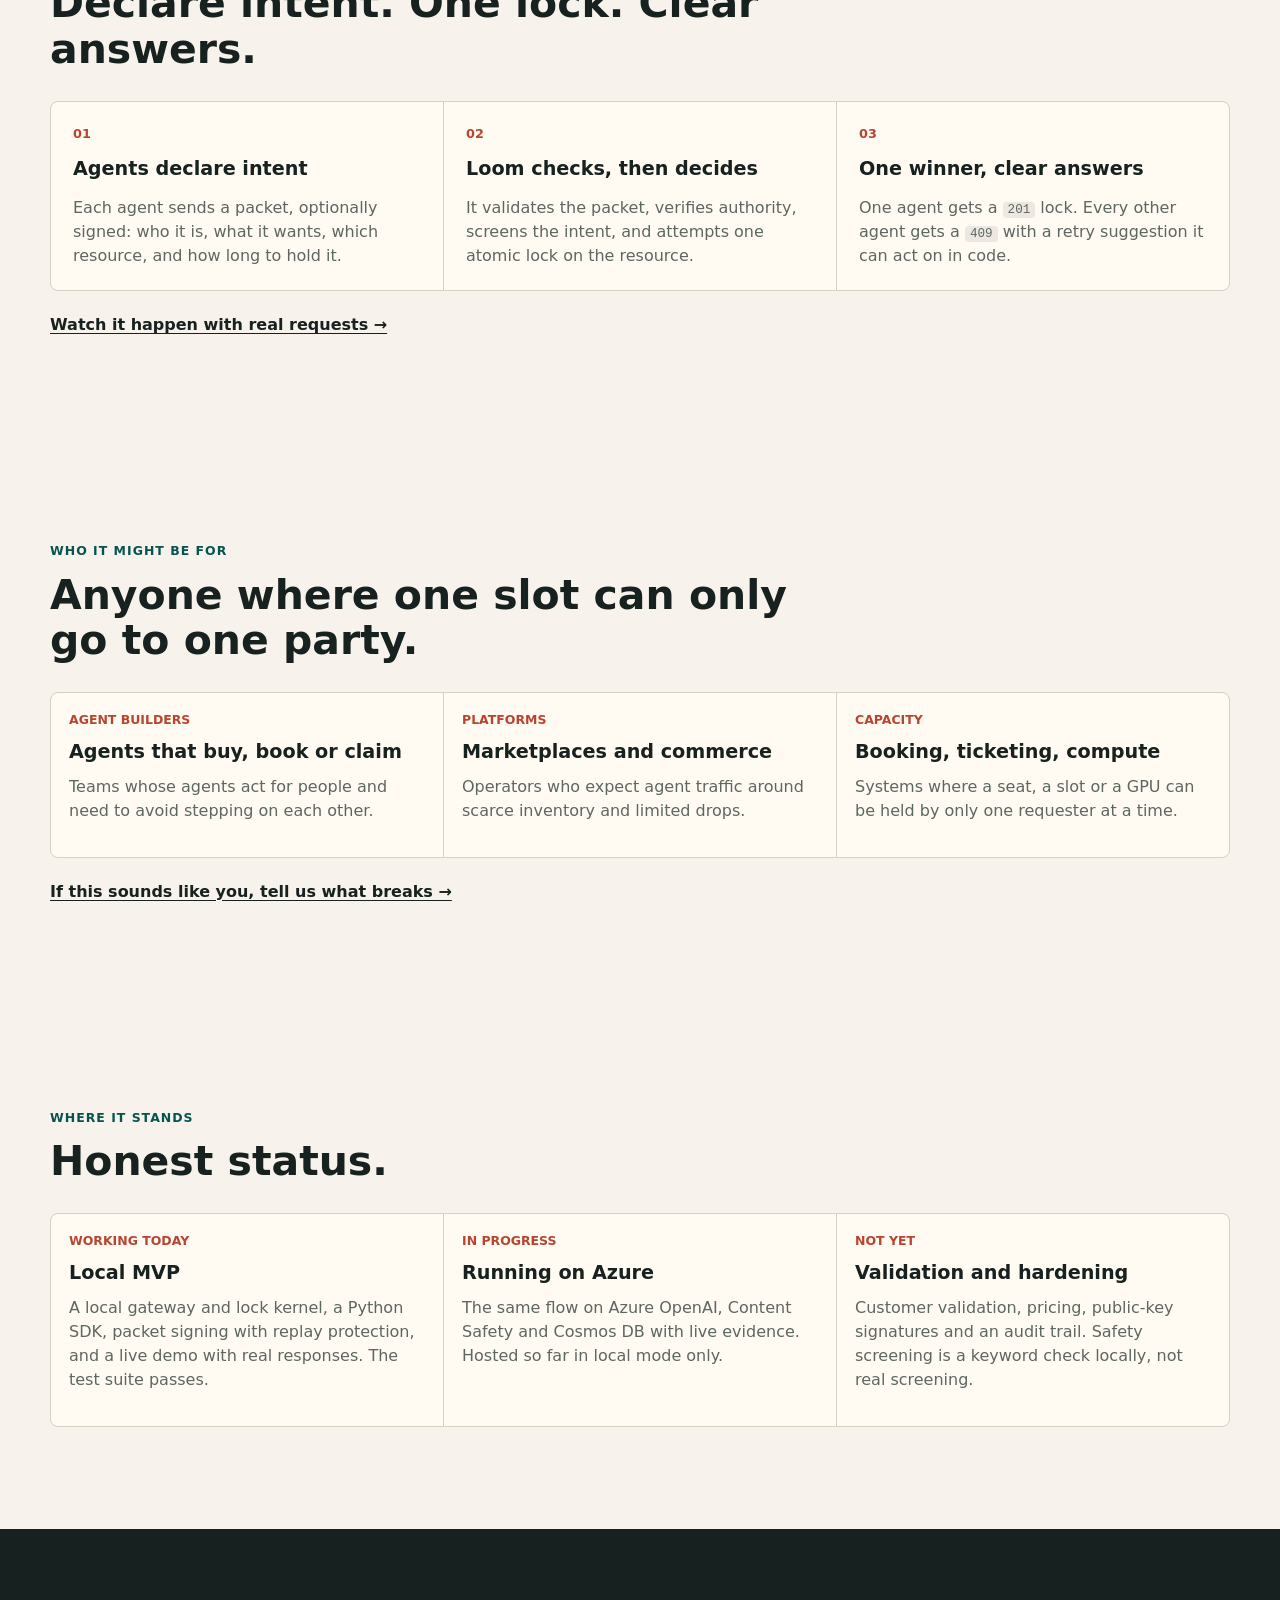
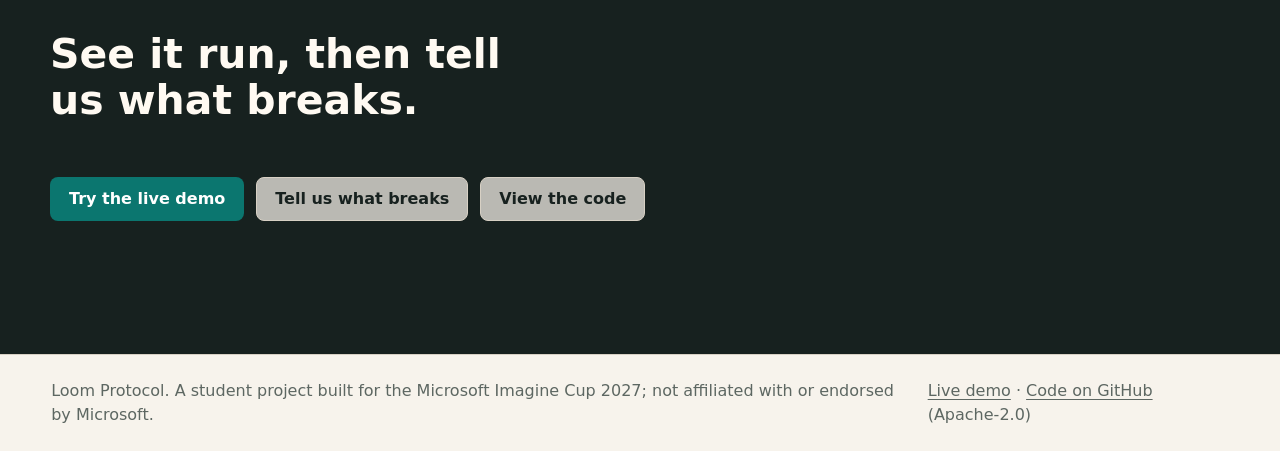
==== commit e080173e: "website: fix typography, accessibility, sharing and launch-readiness issues - Fonts: drop the never-" ====
--- a/website/index.html
+++ b/website/index.html
@@ -8,14 +8,28 @@
       name="description"
       content="When many AI agents want the same scarce thing, Loom decides who gets it: one atomic lock, structured retry guidance for everyone else."
     >
-    <link rel="icon" type="image/png" href="assets/loom-logo.png">
+    <meta name="theme-color" content="#f7f3ec">
+    <meta property="og:type" content="website">
+    <meta property="og:site_name" content="Loom Protocol">
+    <meta property="og:title" content="Loom Protocol | Atomic reservations for AI agents">
+    <meta property="og:description" content="When many AI agents want the same scarce thing, Loom decides who gets it: one atomic lock, structured retry guidance for everyone else.">
+    <meta property="og:image" content="https://raw.githubusercontent.com/naormeit/Loom-Protocol/main/website/assets/og-image.png">
+    <meta property="og:image:alt" content="Loom Protocol: when many AI agents want the same thing, Loom decides who gets it.">
+    <meta name="twitter:card" content="summary_large_image">
+    <meta name="twitter:title" content="Loom Protocol | Atomic reservations for AI agents">
+    <meta name="twitter:description" content="When many AI agents want the same scarce thing, Loom decides who gets it: one atomic lock, structured retry guidance for everyone else.">
+    <meta name="twitter:image" content="https://raw.githubusercontent.com/naormeit/Loom-Protocol/main/website/assets/og-image.png">
+    <link rel="icon" type="image/png" sizes="32x32" href="assets/favicon-32.png">
+    <link rel="icon" type="image/png" sizes="192x192" href="assets/favicon-192.png">
+    <link rel="apple-touch-icon" href="assets/apple-touch-icon.png">
     <link rel="stylesheet" href="styles.css">
   </head>
-  <body>
+  <body id="top">
+    <a class="skip-link" href="#main">Skip to content</a>
     <header class="topbar">
       <a class="brand" href="#top" aria-label="Loom Protocol home">
         <span class="brand-mark" aria-hidden="true">
-          <img src="assets/loom-logo.png" alt="">
+          <img src="assets/loom-mark.png" alt="" width="56" height="56">
         </span>
         <span>Loom Protocol</span>
       </a>
@@ -28,7 +42,7 @@
       </nav>
     </header>
 
-    <main id="top">
+    <main id="main" tabindex="-1">
       <section class="hero landing-hero" aria-labelledby="hero-title">
         <div class="hero-copy">
           <p class="eyebrow" data-reveal>Microsoft Imagine Cup 2027 project</p>
@@ -232,8 +246,8 @@
     </main>
 
     <footer class="footer">
-      <span>Loom Protocol</span>
-      <span><a href="demo.html">Live demo</a> · Atomic reservation middleware for agentic transactions.</span>
+      <span>Loom Protocol. A student project built for the Microsoft Imagine Cup 2027; not affiliated with or endorsed by Microsoft.</span>
+      <span><a href="demo.html">Live demo</a> · <a href="https://github.com/naormeit/Loom-Protocol" target="_blank" rel="noopener">Code on GitHub</a> (Apache-2.0)</span>
     </footer>
 
     <script src="landing.js"></script>
--- a/website/styles.css
+++ b/website/styles.css
@@ -8,6 +8,7 @@
   --teal-dark: #07534f;
   --amber: #d89a2b;
   --coral: #c84f38;
+  --coral-text: #b8452f;
   --plum: #51466f;
   --shadow: 0 18px 50px rgba(23, 33, 31, 0.12);
 }
@@ -18,13 +19,14 @@
 
 html {
   scroll-behavior: smooth;
+  scroll-padding-top: 88px;
 }
 
 body {
   margin: 0;
   background: var(--paper);
   color: var(--ink);
-  font-family: Inter, ui-sans-serif, system-ui, -apple-system, BlinkMacSystemFont, "Segoe UI", sans-serif;
+  font-family: system-ui, -apple-system, "Segoe UI", Roboto, "Helvetica Neue", Arial, sans-serif;
   line-height: 1.5;
 }
 
@@ -49,9 +51,10 @@
 
 .brand {
   display: inline-flex;
+  min-height: 44px;
   align-items: center;
   gap: 10px;
-  font-weight: 800;
+  font-weight: 700;
 }
 
 .brand-mark {
@@ -68,15 +71,24 @@
   display: block;
   width: 100%;
   height: 100%;
-  object-fit: cover;
-  transform: scale(1.35);
+  object-fit: contain;
 }
 
 nav {
   display: flex;
+  flex-wrap: wrap;
+  align-items: center;
   gap: clamp(12px, 2vw, 28px);
   color: var(--muted);
   font-size: 0.94rem;
+}
+
+nav a {
+  display: inline-flex;
+  align-items: center;
+  min-height: 44px;
+  padding: 0 6px;
+  white-space: nowrap;
 }
 
 nav a:hover,
@@ -101,7 +113,7 @@
   margin: 0 0 12px;
   color: var(--teal-dark);
   font-size: 0.78rem;
-  font-weight: 800;
+  font-weight: 700;
   letter-spacing: 0.08em;
   text-transform: uppercase;
 }
@@ -115,21 +127,22 @@
 
 h1 {
   margin-bottom: 20px;
-  font-size: clamp(2.6rem, 5.4vw, 5.8rem);
-  line-height: 0.95;
+  font-size: clamp(2.3rem, 4.4vw, 4rem);
+  line-height: 1.06;
   letter-spacing: 0;
 }
 
 h2 {
   margin-bottom: 16px;
-  font-size: clamp(2rem, 4vw, 4.2rem);
-  line-height: 1;
+  font-size: clamp(1.75rem, 3.2vw, 3rem);
+  line-height: 1.12;
   letter-spacing: 0;
 }
 
 h3 {
   margin-bottom: 10px;
-  font-size: 1.05rem;
+  font-size: 1.2rem;
+  line-height: 1.3;
 }
 
 .lede {
@@ -153,7 +166,7 @@
   border: 1px solid transparent;
   border-radius: 8px;
   font: inherit;
-  font-weight: 800;
+  font-weight: 700;
   cursor: pointer;
 }
 
@@ -197,13 +210,13 @@
 dt {
   color: var(--muted);
   font-size: 0.75rem;
-  font-weight: 800;
+  font-weight: 700;
   text-transform: uppercase;
 }
 
 dd {
   margin: 4px 0 0;
-  font-weight: 800;
+  font-weight: 700;
 }
 
 .sim-panel {
@@ -246,7 +259,7 @@
 .proof-label {
   color: var(--muted);
   font-size: 0.72rem;
-  font-weight: 800;
+  font-weight: 700;
   text-transform: uppercase;
 }
 
@@ -262,13 +275,13 @@
   padding: 6px 12px;
   text-align: center;
   font-size: 0.82rem;
-  font-weight: 800;
+  font-weight: 700;
 }
 
 canvas {
   display: block;
   width: 100%;
-  aspect-ratio: 16 / 9;
+  aspect-ratio: 16 / 10;
   background: #111a18;
 }
 
@@ -286,7 +299,7 @@
   gap: 8px;
   color: var(--muted);
   font-size: 0.78rem;
-  font-weight: 800;
+  font-weight: 700;
   text-transform: uppercase;
 }
 
@@ -327,7 +340,7 @@
 
 .metric-value {
   font-size: clamp(1.5rem, 2.2vw, 2.2rem);
-  font-weight: 900;
+  font-weight: 700;
   line-height: 1;
 }
 
@@ -400,9 +413,9 @@
 }
 
 .flow-list span {
-  color: var(--coral);
+  color: var(--coral-text);
   font-size: 0.8rem;
-  font-weight: 900;
+  font-weight: 700;
 }
 
 .flow-list strong {
@@ -441,9 +454,9 @@
 .status-grid span {
   display: block;
   margin-bottom: 10px;
-  color: var(--coral);
-  font-size: 0.74rem;
-  font-weight: 900;
+  color: var(--coral-text);
+  font-size: 0.78rem;
+  font-weight: 700;
   text-transform: uppercase;
 }
 
@@ -507,12 +520,10 @@
 
   nav {
     width: 100%;
-    overflow-x: auto;
-    padding-bottom: 4px;
   }
 
   h1 {
-    font-size: 3rem;
+    font-size: 2.3rem;
   }
 
   .signal-strip,
@@ -629,7 +640,7 @@
 .ill-loom-text {
   fill: var(--surface);
   font-size: 22px;
-  font-weight: 800;
+  font-weight: 700;
 }
 
 .ill-loom-sub {
@@ -649,7 +660,7 @@
 .ill-label {
   fill: var(--ink);
   font-size: 12px;
-  font-weight: 800;
+  font-weight: 700;
 }
 
 .ill-label-lose {
@@ -678,9 +689,9 @@
 }
 
 .steps span {
-  color: var(--coral);
+  color: var(--coral-text);
   font-size: 0.8rem;
-  font-weight: 900;
+  font-weight: 700;
 }
 
 .steps strong {
@@ -694,7 +705,7 @@
 
 .section-link {
   margin: 22px 0 0;
-  font-weight: 800;
+  font-weight: 700;
 }
 
 .who .status-grid article {
@@ -714,7 +725,7 @@
   padding: 1px 5px;
   border-radius: 4px;
   background: rgba(23, 33, 31, 0.08);
-  font-size: 0.92em;
+  font-size: 0.97em;
 }
 
 .problem-band code,
@@ -913,3 +924,36 @@
     box-shadow: none;
   }
 }
+
+/* Skip link and screen-reader-only text. */
+.skip-link {
+  position: absolute;
+  left: 12px;
+  top: -64px;
+  z-index: 2000;
+  padding: 10px 16px;
+  border-radius: 8px;
+  background: var(--ink);
+  color: #ffffff;
+  font-weight: 700;
+}
+
+.skip-link:focus {
+  top: 12px;
+}
+
+.sr-only {
+  position: absolute;
+  width: 1px;
+  height: 1px;
+  margin: -1px;
+  padding: 0;
+  overflow: hidden;
+  clip: rect(0, 0, 0, 0);
+  white-space: nowrap;
+  border: 0;
+}
+
+main:focus {
+  outline: none;
+}
